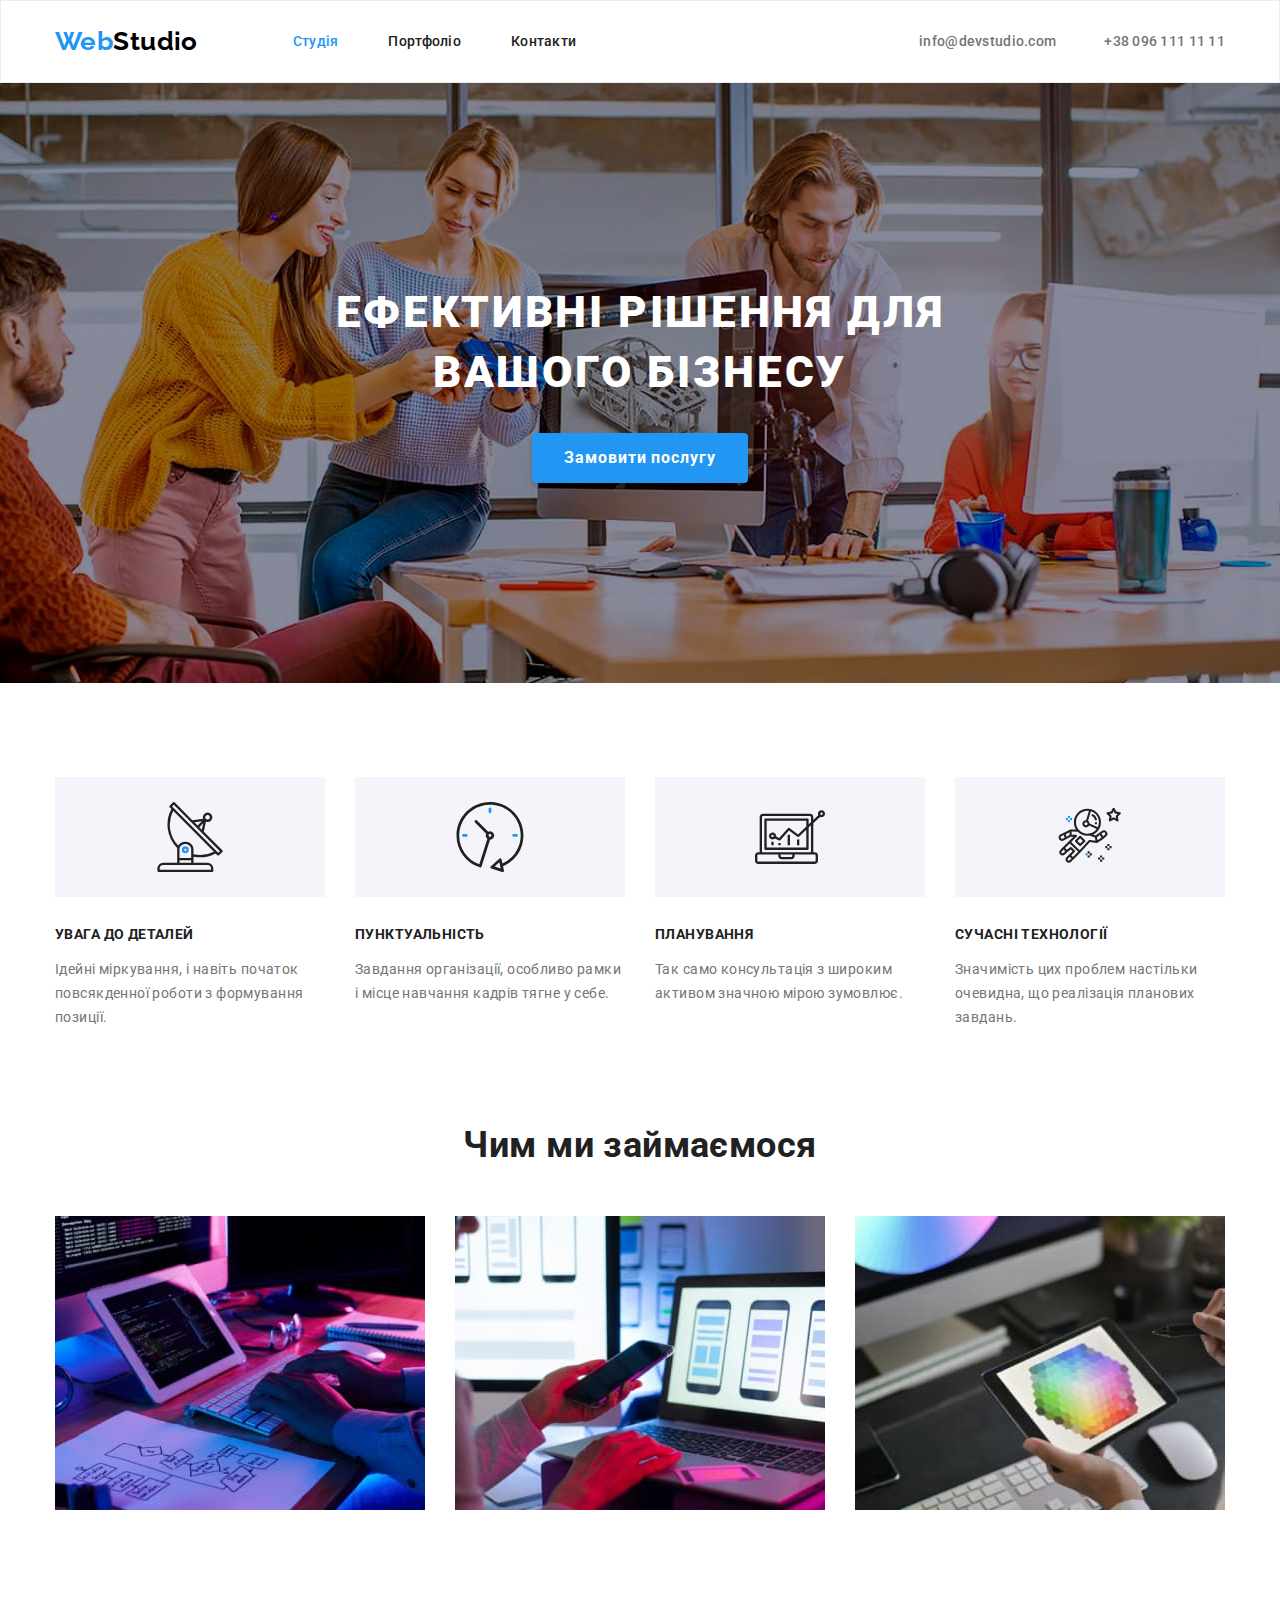
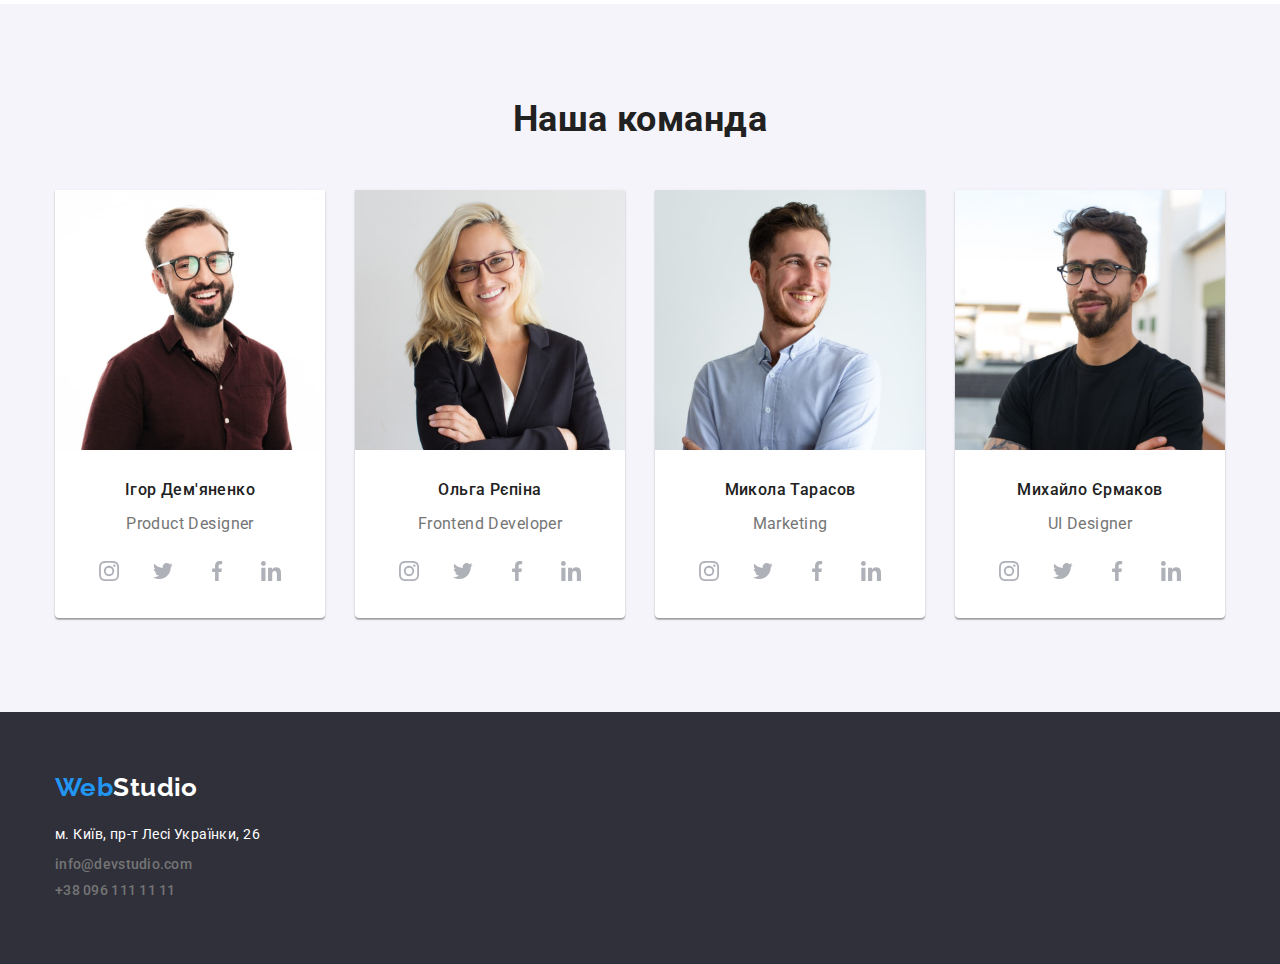
==== index.html @ c10797d1 "додаток соцмережі" ====
<!DOCTYPE html>
<html lang="ua">
<head>
    <meta charset="UTF-8">
    <meta http-equiv="X-UA-Compatible" content="IE=edge">
    <meta name="viewport" content="width=device-width, initial-scale=1.0">
    <title>WebStudio</title>
    <link rel="preconnect" href="https://fonts.googleapis.com">
    <link rel="preconnect" href="https://fonts.gstatic.com" crossorigin>
    <link href="https://fonts.googleapis.com/css2?family=Raleway:wght@700&family=Roboto:wght@400;500;700;900&display=swap" 
    rel="stylesheet">
    <link rel="stylesheet" href="https://cdn.jsdelivr.net/npm/modern-normalize@1.1.0/modern-normalize.min.css">
    <link rel="stylesheet" href="./css/styles.css">
</head>
<body>
    <!--Шапка сторінки-->
    <header class="page-header">
        <div class="header-container container page-header-container">
            <nav class="navigation">
                <a class="logo link " href="./index.html"><span class="accent">Web</span>Studio</a>
                <ul class="menu">
                    <li class="menu-item"><a class="menu-link link current" href="./index.html">Студія</a></li>
                    <li class="menu-item"><a class="menu-link link" href="./portfolio.html">Портфоліо</a></li>
                    <li class="menu-item"><a class="menu-link link" href="">Контакти</a></li>
                </ul>
            </nav>
            <ul class="menu-contact">
                <li>
                    <a class="contact-mail link" href="mailto:info@devstudio.com">info@devstudio.com</a>
                </li>
                <li>
                    <a class="contact-phone-number link" href="tel:+380961111111">+38 096 111 11 11</a>
                </li>
            </ul>
               
        </div>
        
    </header>
        
    
    
    <main>
        <section class="hero section">
            <div class="container">
                <h1 class="hero-title">ЕФЕКТИВНІ РІШЕННЯ ДЛЯ ВАШОГО БІЗНЕСУ</h1>
                <button class="modal-open-btn" type="button">Замовити послугу</button> 
            </div>
                
        </section> 
           
        
        <section class="work section">
            <div class="container">
                <h2 class="visually-hidden" hidden>Переваги</h2>
                <ul class="about-work">
                    <li class="about-work-title">
                        <div class="about-title-icon-fon">
                            <svg class="about-title-icon">
                                <use href="./images/icons.svg#icon-antenna"></use>
    
                            </svg>
                        </div>
                        
                        <h3 class="about-title">УВАГА ДО ДЕТАЛЕЙ</h3>
                        <p class="about-text">Ідейні міркування, і навіть початок повсякденної роботи з 
                            формування позиції.</p>
                    </li>
                    <li class="about-work-title">
                        <div class="about-title-icon-fon">
                            <svg class="about-title-icon">
                                <use href="./images/icons.svg#icon-clock"></use>
    
                            </svg>
                        </div>
                        <h3 class="about-title">ПУНКТУАЛЬНІСТЬ</h3>
                        <p class="about-text">Завдання організації, особливо рамки і місце 
                           навчання кадрів тягне у себе.</p>
                    </li>
                    <li class="about-work-title">
                        <div class="about-title-icon-fon">
                            <svg class="about-title-icon">
                                <use href="./images/icons.svg#icon-diagram"></use>
    
                            </svg>
                        </div>
                        <h3 class="about-title">ПЛАНУВАННЯ</h3>
                        <p class="about-text">Так само консультація з широким активом 
                            значною мірою зумовлює.</p>
                    </li>
                    <li class="about-work-title">
                        <div class="about-title-icon-fon">
                            <svg class="about-title-icon">
                                <use href="./images/icons.svg#icon-astronaut"></use>
    
                            </svg>
                        </div>
                        <h3 class="about-title">СУЧАСНІ ТЕХНОЛОГІЇ</h3>
                        <p class="about-text">Значимість цих проблем настільки очевидна, 
                           що реалізація планових завдань.</p>
                    </li>
                </ul>   
            </div>
            
        </section>
        
        <section class="section title-conteiner">  
            <div class="container">
                <h2 class="section-title">Чим ми займаємося</h2>
                <ul class="about-section-title">
                   <li class="image-picture">
                      <img class="image picture" src="./images/box-1.jpg" alt="Ноутбук" width="370" height="294">
                   </li>
                   <li class="image-picture">
                      <img class="image picture" src="./images/box-2.jpg" alt="Телефон" width="370" height="294">
                   </li>
                   <li class="image-picture">
                      <img class="image picture" src="./images/box-3.jpg" alt="Планшет" width="370" height="294"> 
                    </li>
                </ul>
            </div> 
            
        </section>    
    
                
        <section class="team section"> 
            <div class="container">
                <h2 class="section-title">Наша команда</h2>
                <ul class="team-title">
                    <li class="team-section-title">
                        <img class="image picture" src="./images/team-1.jpg" alt="Ігор Дем'яненко" width="270" height="260">
                        <h3 class="team-name">Ігор Дем'яненко</h3>
                        <p class="team-position">Product Designer</p>
                        <ul class="social-list">
                            <li class="social-list-item">
                                <a href="" class="social-list-link">
                                    <svg aria-label="іконка інстаграм" class="social-list-icon">
                                      <use href="./images/icons.svg#icon-instagram"></use>
                                    </svg>
                                </a>

                            </li>
                            <li>
                                <a href="" class="social-list-link">
                                    <svg aria-label="іконка твіттер" class="social-list-icon">
                                      <use href="./images/icons.svg#icon-twitter"></use>
                                    </svg>
                                </a>
                            </li>
                            <li>
                                <a href="" class="social-list-link">
                                    <svg aria-label="іконка феусбук" class="social-list-icon">
                                      <use href="./images/icons.svg#icon-facebook"></use>
                                    </svg>
                                </a>
                            </li>
                            <li>
                                <a href="" class="social-list-link">
                                    <svg aria-label="іконка лінкедин" class="social-list-icon">
                                      <use href="./images/icons.svg#icon-linkedin"></use>
                                    </svg>
                                </a>
                            </li>

                        </ul>
                    </li>
                    <li class="team-section-title">
                        <img class="image picture" src="./images/team-2.jpg" alt="Ольга Рєпіна" width="270" height="260">
                        <h3 class="team-name">Ольга Рєпіна</h3>
                        <p class="team-position">Frontend Developer</p>
                        <ul class="social-list">
                            <li class="social-list-item">
                                <a href="" class="social-list-link">
                                    <svg aria-label="іконка інстаграм" class="social-list-icon">
                                      <use href="./images/icons.svg#icon-instagram"></use>
                                    </svg>
                                </a>

                            </li>
                            <li>
                                <a href="" class="social-list-link">
                                    <svg aria-label="іконка твіттер" class="social-list-icon">
                                      <use href="./images/icons.svg#icon-twitter"></use>
                                    </svg>
                                </a>
                            </li>
                            <li>
                                <a href="" class="social-list-link">
                                    <svg aria-label="іконка феусбук" class="social-list-icon">
                                      <use href="./images/icons.svg#icon-facebook"></use>
                                    </svg>
                                </a>
                            </li>
                            <li>
                                <a href="" class="social-list-link">
                                    <svg aria-label="іконка лінкедин" class="social-list-icon">
                                      <use href="./images/icons.svg#icon-linkedin"></use>
                                    </svg>
                                </a>
                            </li>

                        </ul>
                    </li>
                    <li class="team-section-title">
                        <img class="image picture" src="./images/team-3.jpg" alt="Ольга Рєпіна" width="270" height="260">
                        <h3 class="team-name">Микола Тарасов</h3>
                        <p class="team-position">Marketing</p> 
                        <ul class="social-list">
                            <li class="social-list-item">
                                <a href="" class="social-list-link">
                                    <svg aria-label="іконка інстаграм" class="social-list-icon">
                                      <use href="./images/icons.svg#icon-instagram"></use>
                                    </svg>
                                </a>

                            </li>
                            <li>
                                <a href="" class="social-list-link">
                                    <svg aria-label="іконка твіттер" class="social-list-icon">
                                      <use href="./images/icons.svg#icon-twitter"></use>
                                    </svg>
                                </a>
                            </li>
                            <li>
                                <a href="" class="social-list-link">
                                    <svg aria-label="іконка феусбук" class="social-list-icon">
                                      <use href="./images/icons.svg#icon-facebook"></use>
                                    </svg>
                                </a>
                            </li>
                            <li>
                                <a href="" class="social-list-link">
                                    <svg aria-label="іконка лінкедин" class="social-list-icon">
                                      <use href="./images/icons.svg#icon-linkedin"></use>
                                    </svg>
                                </a>
                            </li>

                        </ul>
                    </li>
                    <li class="team-section-title">
                        <img class="image picture" src="./images/team-4.jpg" alt="Ольга Рєпіна" width="270" height="260">
                        <h3 class="team-name">Михайло Єрмаков</h3>
                        <p class="team-position">UI Designer</p> 
                        <ul class="social-list">
                            <li class="social-list-item">
                                <a href="" class="social-list-link">
                                    <svg aria-label="іконка інстаграм" class="social-list-icon">
                                      <use href="./images/icons.svg#icon-instagram"></use>
                                    </svg>
                                </a>

                            </li>
                            <li>
                                <a href="" class="social-list-link">
                                    <svg aria-label="іконка твіттер" class="social-list-icon">
                                      <use href="./images/icons.svg#icon-twitter"></use>
                                    </svg>
                                </a>
                            </li>
                            <li>
                                <a href="" class="social-list-link">
                                    <svg aria-label="іконка феусбук" class="social-list-icon">
                                      <use href="./images/icons.svg#icon-facebook"></use>
                                    </svg>
                                </a>
                            </li>
                            <li>
                                <a href="" class="social-list-link">
                                    <svg aria-label="іконка лінкедин" class="social-list-icon">
                                      <use href="./images/icons.svg#icon-linkedin"></use>
                                    </svg>
                                </a>
                            </li>

                        </ul> 
                    </li>
                </ul> 
            </div>
            
                    
                     
                
               
            
            

        </section>     
            
               
            
            
        
        
            
        
        
    </main>
    <!--Підвал Сторінки-->
    <footer class="footer-page footer-conteiner">
        <div class="container">
            <a class="logo link footer-logo" href="./index.html"><span class="accent">Web</span>Studio</a>
            <address class="address">
                <ul class="contact-link">
                    <li class="maps-contact-phone">
                        <a class="maps link" href="https://goo.gl/maps/CPtrU1FHBa2aNyZL9" target="_blank" rel="noopener noreferrer nofollow">м. Київ, пр-т Лесі Українки, 26</a> 
                    </li>
                    <li class="maps-contact-phone">
                        <a class="contact-mail link" href="mailto:info@devstudio.com">info@devstudio.com</a>
                    </li>
                    <li class="maps-contact-phone">
                        <a class="contact-phone-number link" href="tel:+380961111111">+38 096 111 11 11</a>
                    </li>
                </ul>
            </address>  
        </div>
        
    </footer>
        
    
    

</body>
</html>
---- css/styles.css ----
:root {
  --primary-font: 'Roboto', sans-serif;
  --secondary-font: 'Raleway', sans-serif;
  --primary-text-color: #FFFFFF;
  --secondary-text-color: #212121;
  --primary-text-color-theme-light: #757575;
  --secondary-text-color-theme-light: #2196F3;
  --accent-color: #2F303A;
  --night-color:  #000;
  --main-color: #F5F5F5;
  --third-color: #F5F4FA;
  --icon-color: #AFB1B8;
}

h1,
h2,
h3,
p {
  margin-top: 0;
  margin-bottom: 0;
}

ul,
ol {
  margin-top: 0;
  margin-bottom: 0;
  padding-left: 0;
}

.container {
  width: 1200px;
  margin-left: auto;
  margin-right: auto;
  padding-right: 15px;
  padding-left: 15px;
}




body {
  font-family: var(--primary-font);
  font-size: 14px;
  letter-spacing: 0.03em;
  color: var(--secondary-text-color);
  background-color: var(--primary-text-color);
}


.section {
  padding-top: 94px;
  padding-bottom: 94px;
}

.picture {
  display: block;
}

.link {
   text-decoration: none;  
}
ul {
    list-style: none;
}

.logo {
  margin-right: 95px;
  font-family: var(--secondary-font);
  font-weight: 700;
  font-size: 26px;
  line-height: 1.19;
  color: var(--night-color);
}

.header-container {
  background-color: var(--primary-text-color);
 }

 .page-header {
  padding: 25px 0;
  border: 1px solid #ECECEC;
 }

.page-header-container {
  display: flex;
  align-items: center;
  justify-content: space-between; 
}




.navigation {
  display: flex;
  align-items: center;
}

.menu {
  display: flex;
  align-items: center;
}

.menu-contact {
  display: flex;
  align-items: center;
  }



.accent {
  color: var(--secondary-text-color-theme-light);
}



.menu-item:not(:last-child) {
  margin-right: 50px;
}

.menu-link {
font-family:  var(--primary-font);
font-weight: 500;
line-height: 1.14;
letter-spacing: 0.02em;
color: var(--secondary-text-color);
}

.menu-link:hover,
.menu-link:focus {
  color: var(--secondary-text-color-theme-light);
}

.current {
  color: var(--secondary-text-color-theme-light);
}

.button.active {
background-color: var(--secondary-text-color-theme-light);
color: var(--primary-text-color);
}

.contact-mail,
.contact-phone-number {
font-family: var(--primary-font);
font-weight: 500;
line-height: 1.14;
letter-spacing: 0.02em;
color: var(--primary-text-color-theme-light);
}



.contact-mail:hover,
.contact-mail:focus,
.contact-phone-number:hover,
.contact-phone-number:focus {
color: var(--secondary-text-color-theme-light);
}

.contact-mail {
  margin-left: auto;
  margin-right: 48px;
}




.hero {
  max-width: 1600px;
  height: 600px;
  margin-left: auto;
  margin-right: auto;
  background-color: #C4C4C4;
  /* background-image: linear-gradient(
    rgba(47, 48, 58, 0.4)
    ),
  url('../images/header.jpg'); */
  background-image: url(../images/header.jpg);
  background-repeat: no-repeat;
  background-position: center;
  background-size: cover;
  text-align: center;
  padding-top: 200px;
  padding-bottom: 200px;
}




.hero-title {
width: 696px;
margin-left: auto;
margin-right: auto;
text-align: center;
font-family: var(--primary-font);
font-weight: 900;
font-size: 44px;
line-height:1.36;
letter-spacing: 0.06em;
text-transform: uppercase;
color: var(--primary-text-color);
}

.modal-open-btn:focus,
.modal-open-btn {
cursor: pointer;
font-family: var(--primary-font);
font-weight: 700;
font-size: 16px;
line-height: 1.88;
display: flex;
align-items: center;
text-align: center;
letter-spacing: 0.06em;
color: var(--primary-text-color);
background: var(--secondary-text-color-theme-light);
box-shadow: 0px 4px 4px rgba(0, 0, 0, 0.15);
border-radius: 4px;
margin: auto;
margin-top: 30px;
border: none;
padding: 10px 32px;
}

.modal-open-btn {
  border: none
  width: 216px;
  height: 50px;
}

.about-title-icon {
  width: 70px;
  height: 70px; 
  fill: var(--secondary-text-color);
  margin: 25px 100px;
}

.about-title-icon-fon {
  width: 270px;
  height: 120px;
  margin-bottom: 30px;
}

.about-title-icon-fon {
  background-color: var(--third-color);
}

.visually-hidden {
  position: absolute;
  width: 1px;
  height: 1px;
  margin: -1px;
  border: 0;
  padding: 0;
  
  white-space: nowrap;
  clip-path: inset(100%);
  clip: rect(0 0 0 0);
  overflow: hidden;
}

.about-work {
  display: flex;
}

.about-work-title:not(:last-child) {
  margin-right: 30px;
}

.about-work-title {
  width: 270px;
}



.about-title {
margin-bottom: 15px;
line-height: 1.14;
text-transform: uppercase;
font-size: 14px;
}

.about-text {
line-height: 1.71;
color: var(--primary-text-color-theme-light);
}

.title-conteiner {
 padding-top: 0px;
}

.about-section-title {
  display: flex;
  align-items: center;
}



.team-title {
  display: flex;
  align-items: center;
}



.image-picture:not(:last-child) {
  margin-right: 30px;
} 

.team-section-title:not(:last-child) {
  margin-right: 30px;
} 

.team-section-title {
  background-color: var(--primary-text-color);
  width: 270px;
  height: 428px;
  box-shadow: 0px 1px 3px rgba(0, 0, 0, 0.12), 0px 1px 1px rgba(0, 0, 0, 0.14), 0px 2px 1px rgba(0, 0, 0, 0.2);
  border-radius: 0px 0px 4px 4px;
}






.section-title {
margin-bottom: 50px;
font-size: 36px;
line-height: 1.17;
text-align: center;
}

.team {
  background-color: var(--third-color);
}


.social-list-icon {
  width: 20px;
  height: 20px;
  fill: var(--icon-color);
}

.social-list {
  display: flex;
  justify-content: center;
  column-gap: 10px;
}

.social-list-link {
  display: flex;
  align-items: center;
  justify-content: center;
  width: 44px;
  height: 44px;
  border-radius: 50%;
  background-color: var(--primary-text-color);
}

.social-list-link:hover,
.social-list-link:focus {
  background-color: var(--secondary-text-color-theme-light);
}

.social-list-link:hover .social-list-icon,
.social-list-link:focus .social-list-icon {
  fill: var(--primary-text-color);
}


.team-name {
padding-top: 30px;
margin-bottom: 15px;
font-weight: 500;
font-size: 16px;
line-height: 1.19;
text-align: center;
}

.team-position {
/* padding-bottom: 30px; */
font-size: 16px;
line-height: 1.19;
text-align: center;
color: var(--primary-text-color-theme-light);
margin-bottom: 16px;
}




.footer-page {
  background-color: var(--accent-color);
  padding-top: 60px;
  padding-bottom: 60px;
}

.address {
  font-style: normal;
}




.footer-logo {
  color: var(--primary-text-color);
  margin-bottom: 20px;
  margin-right: 0;
  display: block;
}



.footer-conteiner {
  background-color: var(--accent-color);
  height: 252px;
  padding-bottom: 60px;
}



.maps {
font-weight: 400;
line-height: 1.71;
color: var(--primary-text-color);
}

.maps-contact-phone:not(:last-child) {
  margin-bottom: 9px;
}




.btn {
cursor: pointer;
font-family: var(--primary-font);
font-weight: 500;
font-size: 16px;
line-height: 1.6;
text-align: center;
border: none;
padding: 6px 22px;
border-radius: 4px;
}

.btn:focus,
.btn:hover {
  color: var(--primary-text-color);
  background-color: var(--secondary-text-color-theme-light);
}

.btn-button {
  display: flex;
  justify-content: center;
  margin-bottom: 50px;
}

  
.text-container {
  background-color: var(--primary-text-color);
  border: 1px solid #EEEEEE;
  width: calc((100% - 60px) / 3);
}

.text-project-title {
 padding: 24px;
}




.section-main-container {
  padding-left: auto;
  padding-right: auto;
}

.btn-active:not(:last-child) {
  margin-right: 10px;
}

.project-list {
  display: flex;
  flex-wrap: wrap;
  gap: 30px;
}

.text-container:hover {
  cursor: pointer;
  box-shadow: 0px 4px 4px rgba(0, 0, 0, 0.25);
}





.active {
  background-color: var(--secondary-text-color-theme-light);
  color: var(--primary-text-color);
}

.project-title {
font-size: 18px;
line-height: 2;
letter-spacing: 0.06em;
margin-bottom: 4px;
}

/* .text-container {
  margin: 15px;
} */

.tagline {
font-size: 16px;
line-height: 1.88;
color: var(--primary-text-color-theme-light);
}
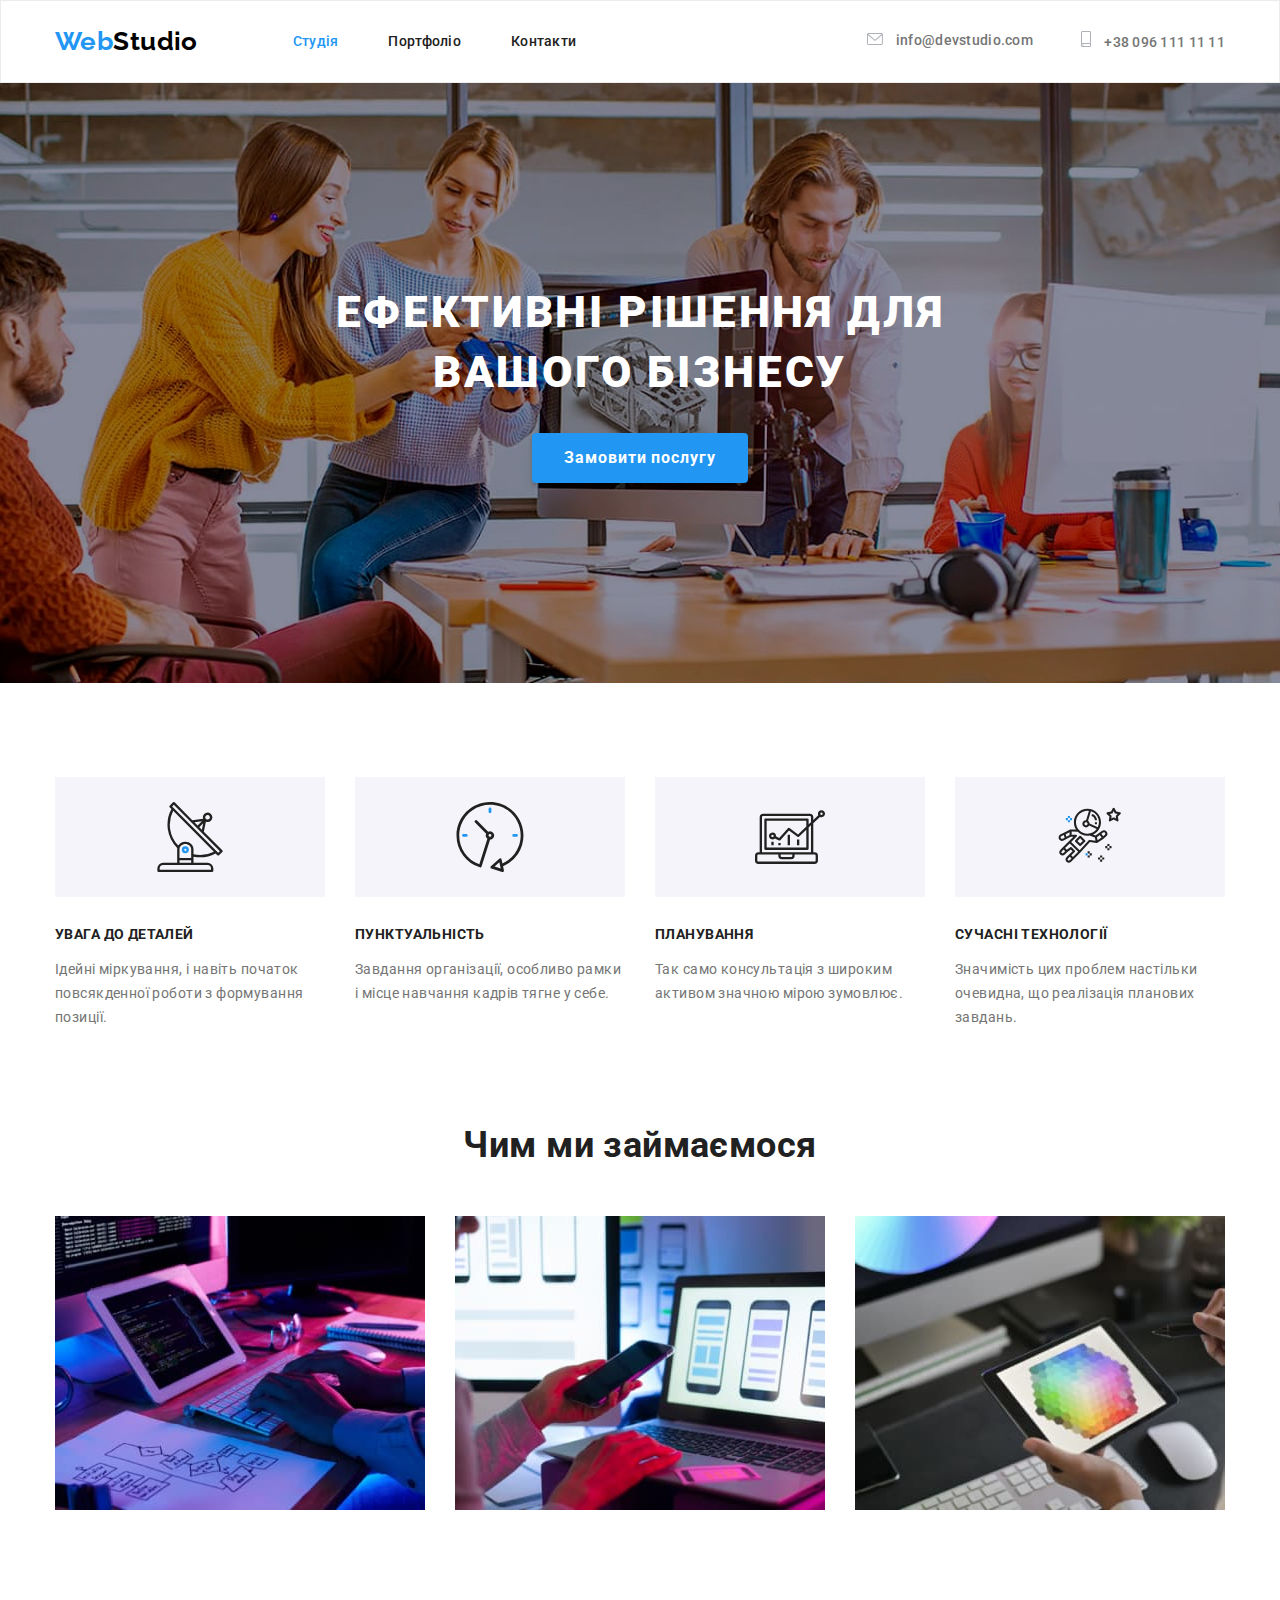
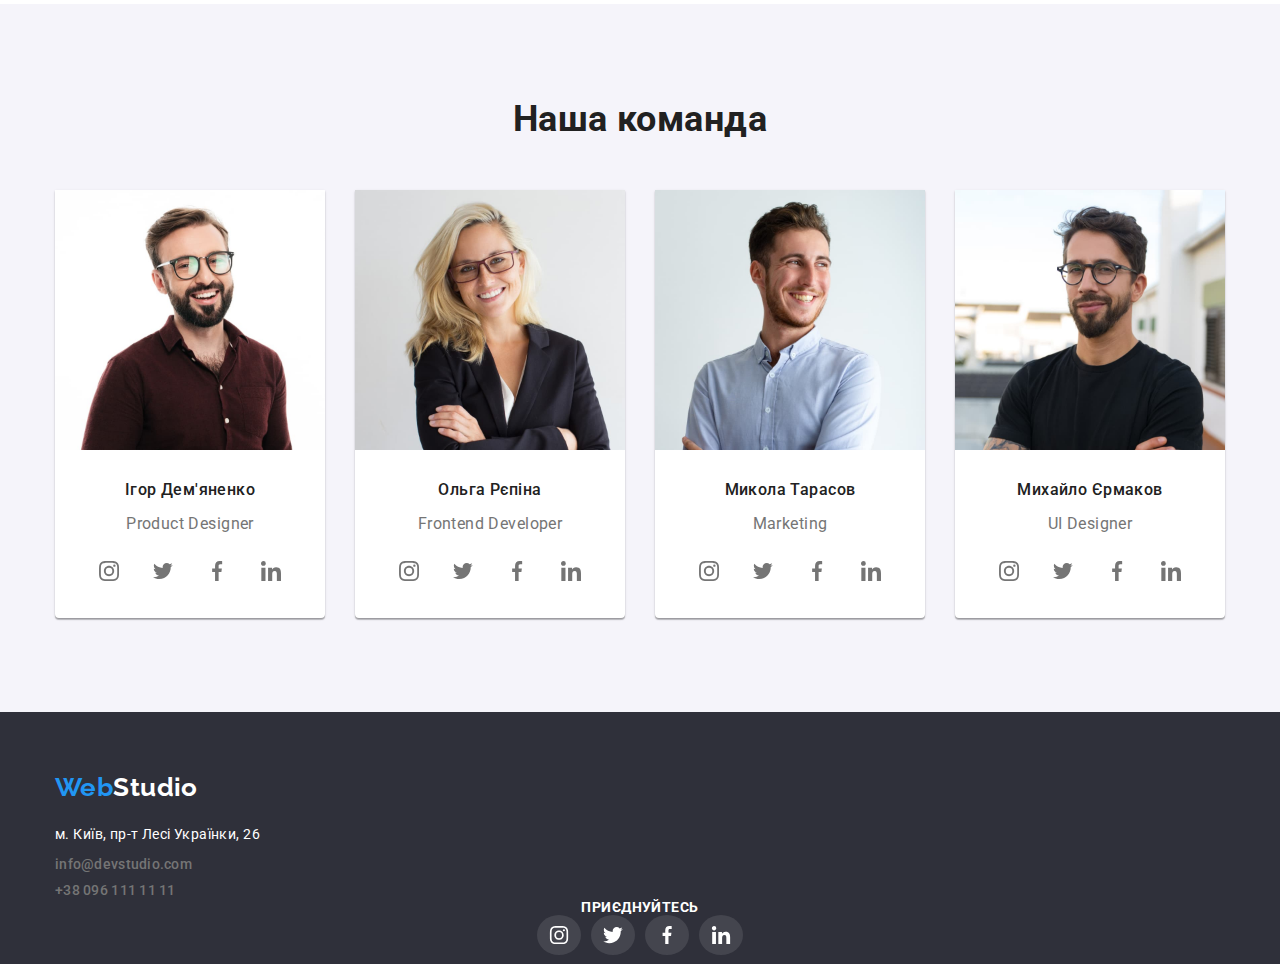
==== commit 8375ec52: "підвал-соц.мережі" ====
--- a/index.html
+++ b/index.html
@@ -25,11 +25,26 @@
                 </ul>
             </nav>
             <ul class="menu-contact">
-                <li>
-                    <a class="contact-mail link" href="mailto:info@devstudio.com">info@devstudio.com</a>
-                </li>
-                <li>
-                    <a class="contact-phone-number link" href="tel:+380961111111">+38 096 111 11 11</a>
+                <li class="contact-maill-menu"> 
+                    
+                    <a class="contact-maill link" href="mailto:info@devstudio.com">
+                    <svg class="envelope-maill">
+                        <use href="./images/icons.svg#icon-envelope"></use>
+                    </svg>
+                    info@devstudio.com</a>
+                </li>
+                    
+                
+               
+                <li class="contact-maill-menu"> 
+                    
+                    <a class="contact-phone-number link" href="tel:+380961111111">
+                        <svg class="envelope-phone">
+                        <use href="./images/icons.svg#icon-smartphone">
+
+                        </use>
+                    </svg>
+                    +38 096 111 11 11</a>
                 </li>
             </ul>
                
@@ -305,7 +320,7 @@
                         <a class="maps link" href="https://goo.gl/maps/CPtrU1FHBa2aNyZL9" target="_blank" rel="noopener noreferrer nofollow">м. Київ, пр-т Лесі Українки, 26</a> 
                     </li>
                     <li class="maps-contact-phone">
-                        <a class="contact-mail link" href="mailto:info@devstudio.com">info@devstudio.com</a>
+                        <a class="contact-maill link" href="mailto:info@devstudio.com">info@devstudio.com</a>
                     </li>
                     <li class="maps-contact-phone">
                         <a class="contact-phone-number link" href="tel:+380961111111">+38 096 111 11 11</a>
@@ -313,6 +328,40 @@
                 </ul>
             </address>  
         </div>
+        <div class="footer-sociale-list">
+            <h2 class="footer-sociale">ПРИЄДНУЙТЕСЬ</h2>
+            <ul class="social-list-footer">
+                <li>
+                    <a href="" class="social-list-link-footer">
+                        <svg aria-label="іконка інстаграм" class="social-list-icon-footer">
+                          <use href="./images/icons.svg#icon-instagram"></use>
+                        </svg>
+                    </a> 
+                </li>
+                <li>
+                    <a href="" class="social-list-link-footer">
+                        <svg aria-label="іконка твіттер" class="social-list-icon-footer">
+                          <use href="./images/icons.svg#icon-twitter"></use>
+                        </svg>
+                    </a>
+                </li>
+                <li>
+                    <a href="" class="social-list-link-footer">
+                        <svg aria-label="іконка феусбук" class="social-list-icon-footer">
+                          <use href="./images/icons.svg#icon-facebook"></use>
+                        </svg>
+                    </a>
+                </li>
+                <li>
+                    <a href="" class="social-list-link-footer">
+                        <svg aria-label="іконка лінкедин" class="social-list-icon-footer">
+                          <use href="./images/icons.svg#icon-linkedin"></use>
+                        </svg>
+                    </a>
+                </li>
+
+            </ul>
+        </div>
         
     </footer>
         
--- a/css/styles.css
+++ b/css/styles.css
@@ -87,13 +87,36 @@
   justify-content: space-between; 
 }
 
-
+.envelope-maill {
+  width: 16px;
+  height: 12px;
+  fill: var(--icon-color); 
+  margin-right: 10px;
+}
+
+
+
+
+
+.envelope-phone {
+  width: 10px;
+  height: 16px;
+  fill: var(--icon-color); 
+  margin-right: 10px;
+}
+
+.contact-maill-menu {
+  display: flex; 
+  justify-content: center; 
+  align-items: center; 
+}
 
 
 .navigation {
   display: flex;
   align-items: center;
 }
+
 
 .menu {
   display: flex;
@@ -139,7 +162,7 @@
 color: var(--primary-text-color);
 }
 
-.contact-mail,
+.contact-maill,
 .contact-phone-number {
 font-family: var(--primary-font);
 font-weight: 500;
@@ -150,14 +173,15 @@
 
 
 
-.contact-mail:hover,
-.contact-mail:focus,
+.contact-maill:hover,
+.contact-maill:focus,
 .contact-phone-number:hover,
 .contact-phone-number:focus {
 color: var(--secondary-text-color-theme-light);
-}
-
-.contact-mail {
+fill: var(--secondary-text-color-theme-light);
+}
+
+.contact-maill {
   margin-left: auto;
   margin-right: 48px;
 }
@@ -339,7 +363,7 @@
 .social-list-icon {
   width: 20px;
   height: 20px;
-  fill: var(--icon-color);
+  fill: var(--primary-text-color-theme-light)
 }
 
 .social-list {
@@ -430,8 +454,55 @@
   margin-bottom: 9px;
 }
 
-
-
+.footer-sociale-list {
+  align-items: baseline;
+}
+
+.footer-sociale {
+  display: flex;
+  align-items: center;
+  justify-content: center;
+  color: var(--primary-text-color); 
+  font-family: 'Roboto';
+  font-style: normal;
+  font-weight: 700;
+  font-size: 14px;
+  line-height: 16px;
+  letter-spacing: 0.03em;
+  text-transform: uppercase;
+}
+
+.social-list-icon-footer {
+  width: 20px;
+  height: 18.25px;
+  fill: var(--primary-text-color) 
+}
+
+.social-list-footer {
+  display: flex;
+  justify-content: center;
+  column-gap: 10px;
+}
+
+.social-list-link-footer {
+  display: flex;
+  align-items: center;
+  justify-content: center;
+  width: 44px;
+  height: 40px;
+  border-radius: 50%;
+  background-color: rgba(255, 255, 255, 0.1);
+}
+
+.social-list-link-footer:hover,
+.social-list-link-footer:focus {
+  background-color: var(--secondary-text-color-theme-light);
+}
+
+.social-list-link-footer:hover .social-list-icon-footer,
+.social-list-link-footer:focus .social-list-icon-footer {
+  fill: var(--primary-text-color);
+}
 
 .btn {
 cursor: pointer;
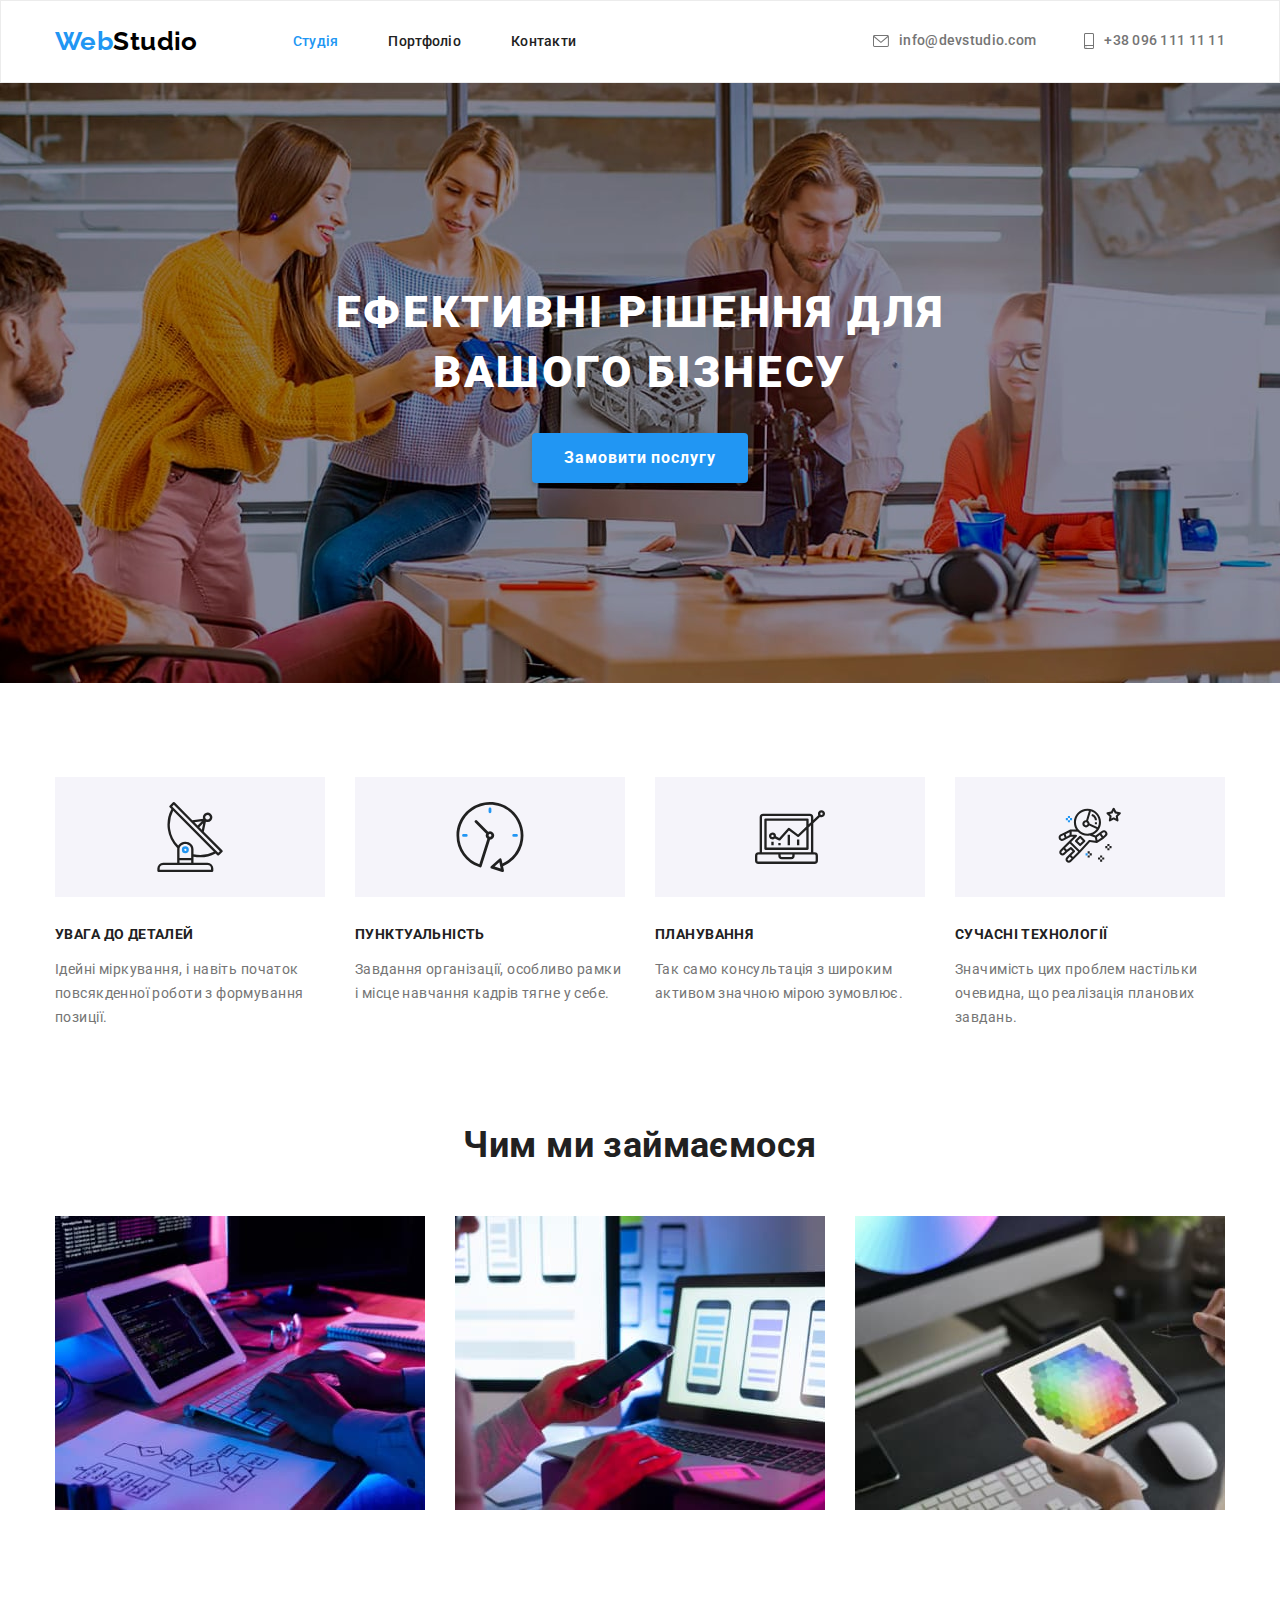
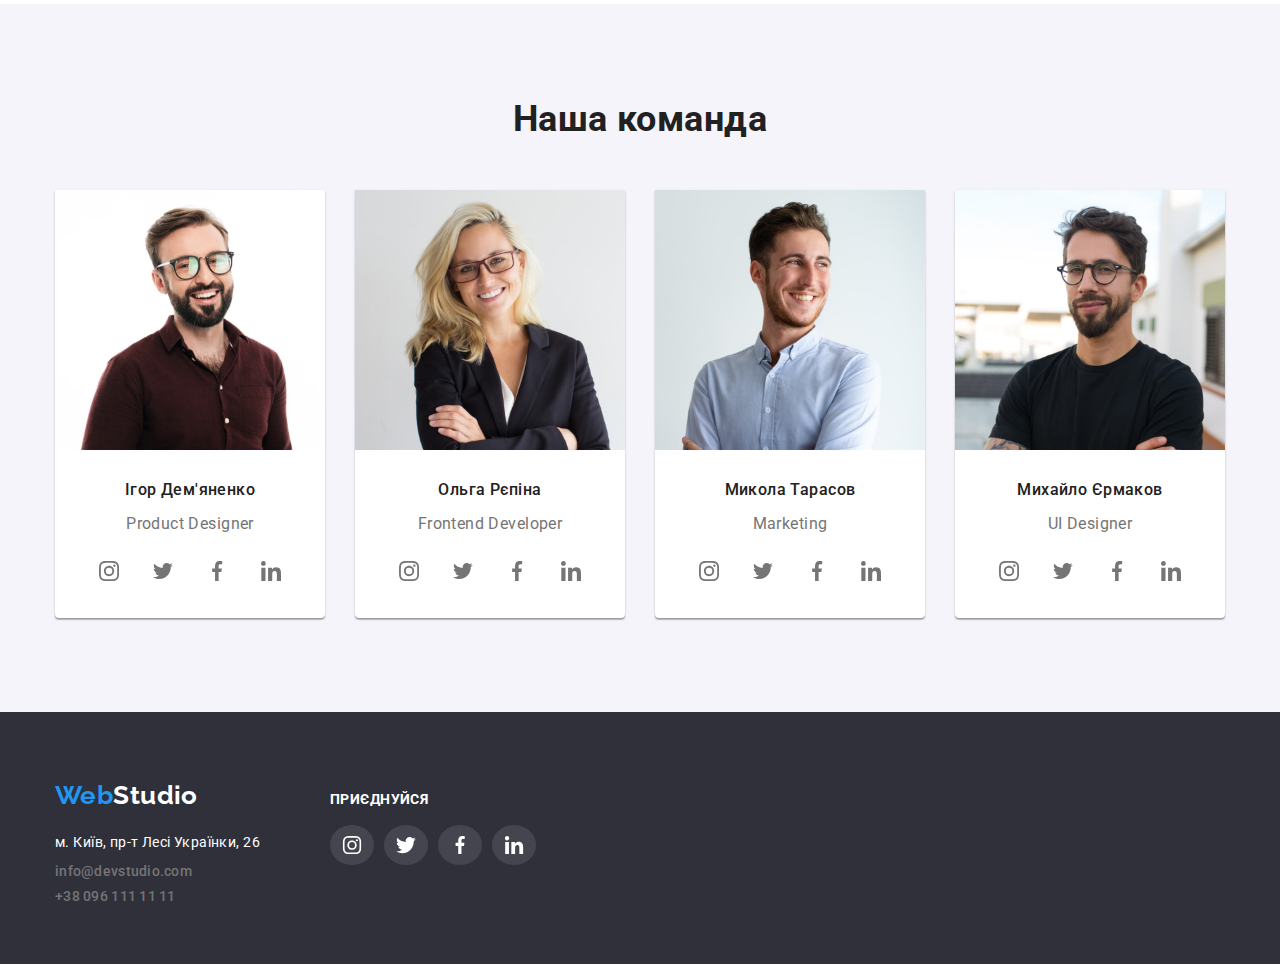
==== commit 5dc33bf8: "доопрацювання шапка-футер" ====
--- a/index.html
+++ b/index.html
@@ -17,7 +17,7 @@
     <header class="page-header">
         <div class="header-container container page-header-container">
             <nav class="navigation">
-                <a class="logo link " href="./index.html"><span class="accent">Web</span>Studio</a>
+                <a class="logo link" href="./index.html"><span class="accent">Web</span>Studio</a>
                 <ul class="menu">
                     <li class="menu-item"><a class="menu-link link current" href="./index.html">Студія</a></li>
                     <li class="menu-item"><a class="menu-link link" href="./portfolio.html">Портфоліо</a></li>
@@ -57,7 +57,7 @@
     <main>
         <section class="hero section">
             <div class="container">
-                <h1 class="hero-title">ЕФЕКТИВНІ РІШЕННЯ ДЛЯ ВАШОГО БІЗНЕСУ</h1>
+                <h1 class="hero-title">Ефективні рішення для вашого бізнесу</h1>
                 <button class="modal-open-btn" type="button">Замовити послугу</button> 
             </div>
                 
@@ -76,7 +76,7 @@
                             </svg>
                         </div>
                         
-                        <h3 class="about-title">УВАГА ДО ДЕТАЛЕЙ</h3>
+                        <h3 class="about-title">Увага до деталей</h3>
                         <p class="about-text">Ідейні міркування, і навіть початок повсякденної роботи з 
                             формування позиції.</p>
                     </li>
@@ -87,7 +87,7 @@
     
                             </svg>
                         </div>
-                        <h3 class="about-title">ПУНКТУАЛЬНІСТЬ</h3>
+                        <h3 class="about-title">Пунктуальність</h3>
                         <p class="about-text">Завдання організації, особливо рамки і місце 
                            навчання кадрів тягне у себе.</p>
                     </li>
@@ -98,7 +98,7 @@
     
                             </svg>
                         </div>
-                        <h3 class="about-title">ПЛАНУВАННЯ</h3>
+                        <h3 class="about-title">Планування</h3>
                         <p class="about-text">Так само консультація з широким активом 
                             значною мірою зумовлює.</p>
                     </li>
@@ -109,7 +109,7 @@
     
                             </svg>
                         </div>
-                        <h3 class="about-title">СУЧАСНІ ТЕХНОЛОГІЇ</h3>
+                        <h3 class="about-title">Сучасні технології</h3>
                         <p class="about-text">Значимість цих проблем настільки очевидна, 
                            що реалізація планових завдань.</p>
                     </li>
@@ -311,57 +311,62 @@
         
     </main>
     <!--Підвал Сторінки-->
-    <footer class="footer-page footer-conteiner">
-        <div class="container">
-            <a class="logo link footer-logo" href="./index.html"><span class="accent">Web</span>Studio</a>
-            <address class="address">
-                <ul class="contact-link">
-                    <li class="maps-contact-phone">
-                        <a class="maps link" href="https://goo.gl/maps/CPtrU1FHBa2aNyZL9" target="_blank" rel="noopener noreferrer nofollow">м. Київ, пр-т Лесі Українки, 26</a> 
-                    </li>
-                    <li class="maps-contact-phone">
-                        <a class="contact-maill link" href="mailto:info@devstudio.com">info@devstudio.com</a>
-                    </li>
-                    <li class="maps-contact-phone">
-                        <a class="contact-phone-number link" href="tel:+380961111111">+38 096 111 11 11</a>
-                    </li>
-                </ul>
-            </address>  
+    <footer class="footer-conteiner footer-page">
+        <div class="container footer-box ">
+            <div class="footer-page-box">
+                <a class="logo link footer-logo" href="./index.html"><span class="accent">Web</span>Studio</a>
+                <address class="address">
+                    <ul class="contact-link">
+                        <li class="maps-contact-phone">
+                            <a class="maps link" href="https://goo.gl/maps/CPtrU1FHBa2aNyZL9" target="_blank" rel="noopener noreferrer nofollow">м. Київ, пр-т Лесі Українки, 26</a> 
+                        </li>
+                        <li class="maps-contact-phone">
+                            <a class="contact-maill link" href="mailto:info@devstudio.com">info@devstudio.com</a>
+                        </li>
+                        <li class="maps-contact-phone">
+                            <a class="contact-phone-number link" href="tel:+380961111111">+38 096 111 11 11</a>
+                        </li>
+                    </ul>
+                </address>  
+            </div>
+            <div class="footer-sociale-page-box">
+                <div class="footer-sociale-list">
+                    <p class="footer-sociale">Приєднуйся</p>
+                    <ul class="social-list-footer">
+                        <li>
+                            <a href="" class="social-list-link-footer">
+                                <svg aria-label="іконка інстаграм" class="social-list-icon-footer">
+                                  <use href="./images/icons.svg#icon-instagram"></use>
+                                </svg>
+                            </a> 
+                        </li>
+                        <li>
+                            <a href="" class="social-list-link-footer">
+                                <svg aria-label="іконка твіттер" class="social-list-icon-footer">
+                                  <use href="./images/icons.svg#icon-twitter"></use>
+                                </svg>
+                            </a>
+                        </li>
+                        <li>
+                            <a href="" class="social-list-link-footer">
+                                <svg aria-label="іконка феусбук" class="social-list-icon-footer">
+                                  <use href="./images/icons.svg#icon-facebook"></use>
+                                </svg>
+                            </a>
+                        </li>
+                        <li>
+                            <a href="" class="social-list-link-footer">
+                                <svg aria-label="іконка лінкедин" class="social-list-icon-footer">
+                                  <use href="./images/icons.svg#icon-linkedin"></use>
+                                </svg>
+                            </a>
+                        </li>
+        
+                    </ul>
+                </div>
+            </div>
         </div>
-        <div class="footer-sociale-list">
-            <h2 class="footer-sociale">ПРИЄДНУЙТЕСЬ</h2>
-            <ul class="social-list-footer">
-                <li>
-                    <a href="" class="social-list-link-footer">
-                        <svg aria-label="іконка інстаграм" class="social-list-icon-footer">
-                          <use href="./images/icons.svg#icon-instagram"></use>
-                        </svg>
-                    </a> 
-                </li>
-                <li>
-                    <a href="" class="social-list-link-footer">
-                        <svg aria-label="іконка твіттер" class="social-list-icon-footer">
-                          <use href="./images/icons.svg#icon-twitter"></use>
-                        </svg>
-                    </a>
-                </li>
-                <li>
-                    <a href="" class="social-list-link-footer">
-                        <svg aria-label="іконка феусбук" class="social-list-icon-footer">
-                          <use href="./images/icons.svg#icon-facebook"></use>
-                        </svg>
-                    </a>
-                </li>
-                <li>
-                    <a href="" class="social-list-link-footer">
-                        <svg aria-label="іконка лінкедин" class="social-list-icon-footer">
-                          <use href="./images/icons.svg#icon-linkedin"></use>
-                        </svg>
-                    </a>
-                </li>
-
-            </ul>
-        </div>
+        
         
     </footer>
         
--- a/css/styles.css
+++ b/css/styles.css
@@ -76,7 +76,7 @@
   background-color: var(--primary-text-color);
  }
 
- .page-header {
+.page-header {
   padding: 25px 0;
   border: 1px solid #ECECEC;
  }
@@ -90,7 +90,6 @@
 .envelope-maill {
   width: 16px;
   height: 12px;
-  fill: var(--icon-color); 
   margin-right: 10px;
 }
 
@@ -101,7 +100,6 @@
 .envelope-phone {
   width: 10px;
   height: 16px;
-  fill: var(--icon-color); 
   margin-right: 10px;
 }
 
@@ -169,6 +167,9 @@
 line-height: 1.14;
 letter-spacing: 0.02em;
 color: var(--primary-text-color-theme-light);
+fill: currentColor;
+display: flex;
+align-items: center;
 }
 
 
@@ -411,13 +412,28 @@
 margin-bottom: 16px;
 }
 
-
+.footer-box {
+  display: flex;
+  align-items: baseline;
+}
 
 
 .footer-page {
   background-color: var(--accent-color);
+}
+
+.footer-page-box {
   padding-top: 60px;
   padding-bottom: 60px;
+} 
+
+.footer-sociale-page-box {
+  border: ;
+}
+
+.footer-sociale-list {
+  padding-top: 79px;
+  padding-bottom: 100px;
 }
 
 .address {
@@ -455,13 +471,12 @@
 }
 
 .footer-sociale-list {
-  align-items: baseline;
-}
+  margin-left: 70px;
+}
+
+
 
 .footer-sociale {
-  display: flex;
-  align-items: center;
-  justify-content: center;
   color: var(--primary-text-color); 
   font-family: 'Roboto';
   font-style: normal;
@@ -469,13 +484,17 @@
   font-size: 14px;
   line-height: 16px;
   letter-spacing: 0.03em;
+  margin-bottom: 18.25px;
   text-transform: uppercase;
-}
+  display: block;
+}
+
+
 
 .social-list-icon-footer {
   width: 20px;
   height: 18.25px;
-  fill: var(--primary-text-color) 
+  fill: var(--primary-text-color);
 }
 
 .social-list-footer {
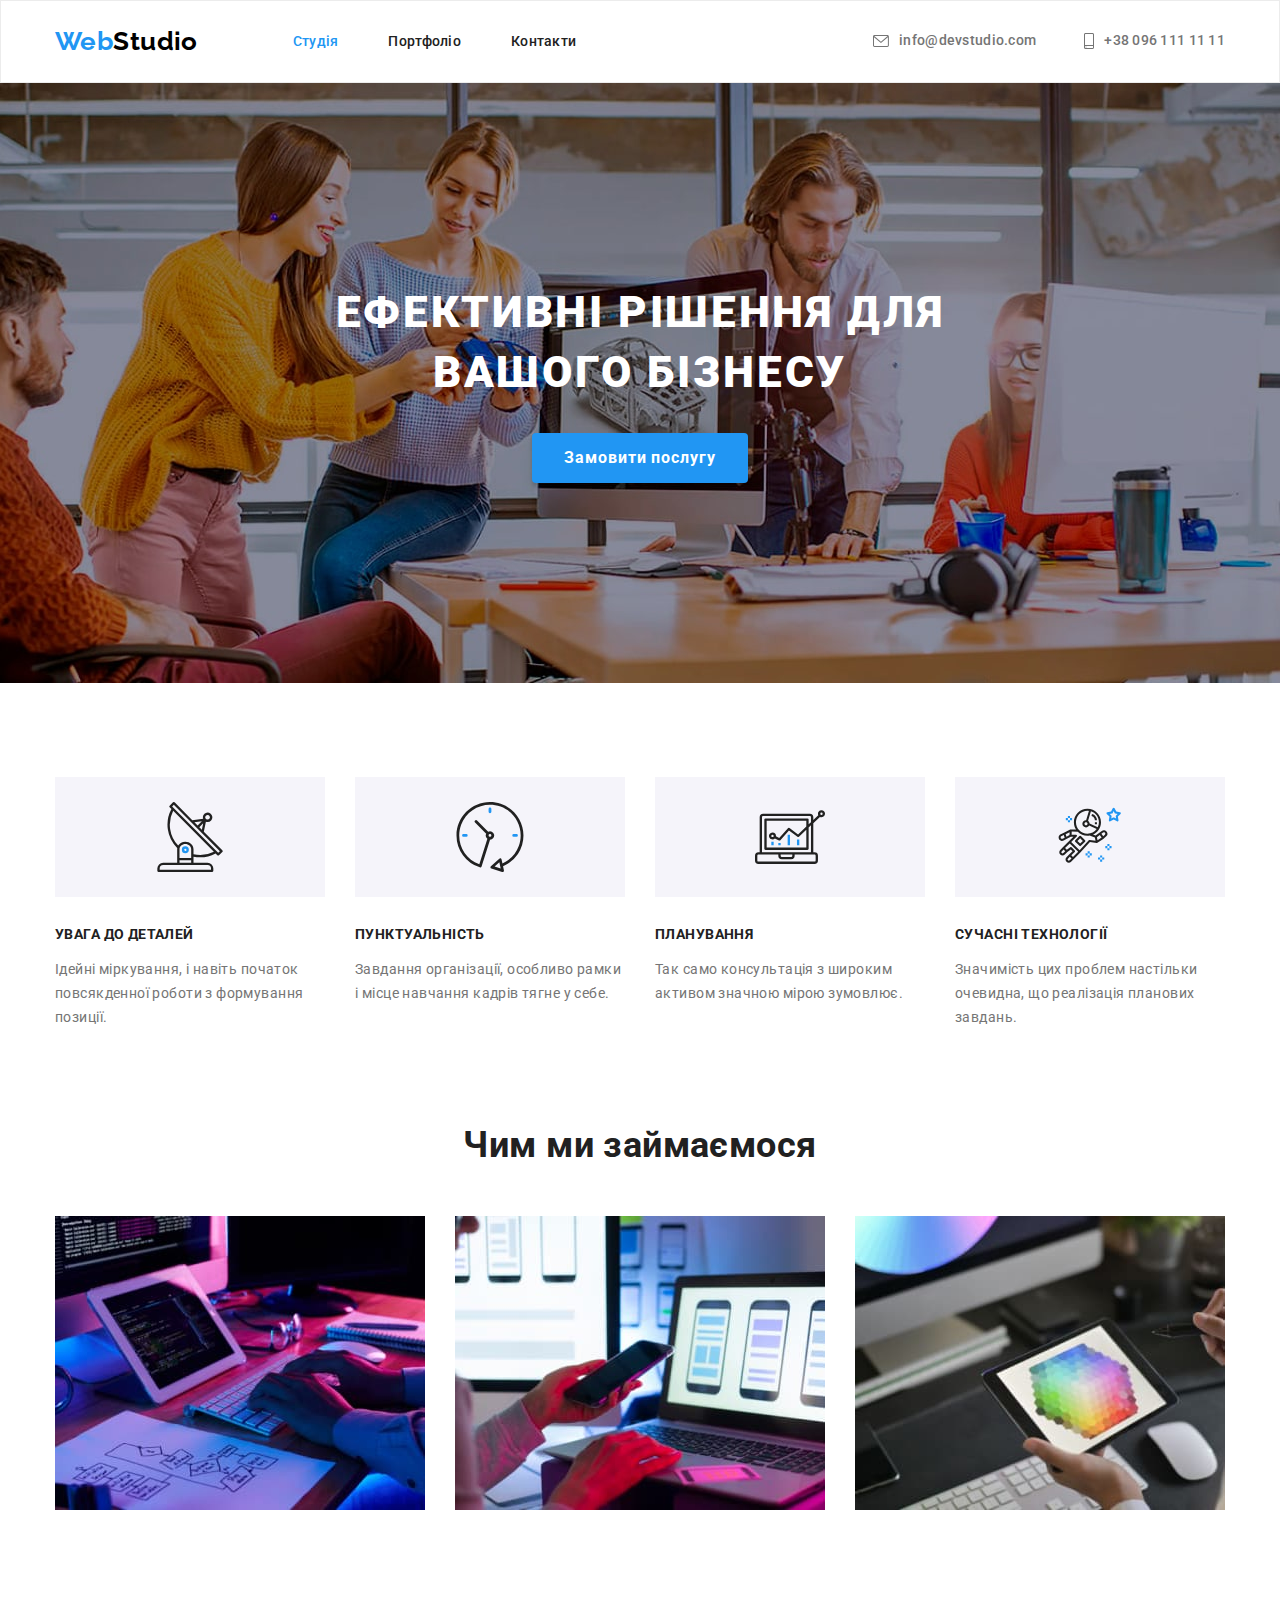
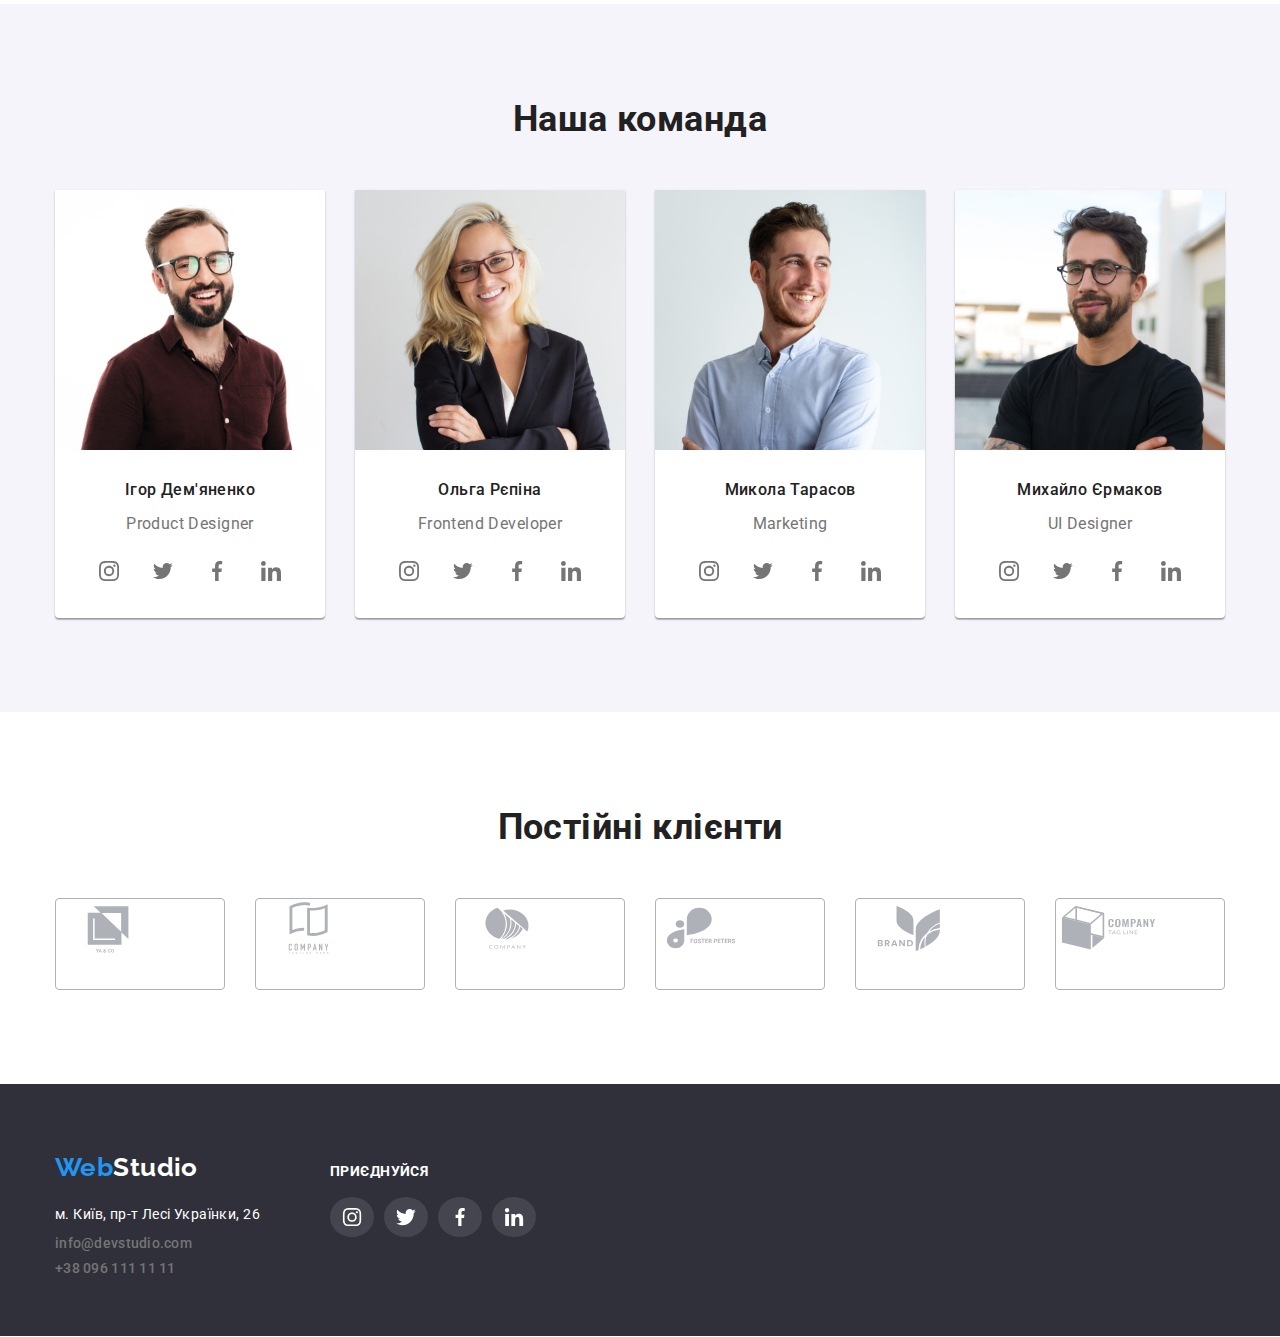
==== commit c929b167: "Додаток: Постійні клієнти" ====
--- a/index.html
+++ b/index.html
@@ -292,14 +292,56 @@
                 </ul> 
             </div>
             
-                    
-                     
-                
-               
-            
-            
-
         </section>     
+        <section class="section">
+            <div class="container">
+                <h2 class="section-title">Постійні клієнти</h2>
+                <ul class="clients-box">
+                    <li class="clients">
+                        <a href="" class="clients-icon-box">
+                            <svg class="clients-icon">
+                                <use width='106' height='60' href="./images/icons.svg#icon-logo1"></use>
+                            </svg>
+                        </a>
+                    </li>
+                    <li class="clients">
+                        <a href="">
+                            <svg>
+                                <use width='106' height='60' href="./images/icons.svg#icon-logo2"></use>
+                            </svg>
+                        </a>
+                    </li>
+                    <li class="clients">
+                        <a href="">
+                            <svg>
+                                <use width='106' height='60' href="./images/icons.svg#icon-logo3"></use>
+                            </svg>
+                        </a>
+                    </li> 
+                    <li class="clients">
+                        <a href="">
+                            <svg>
+                                <use width='106' height='60' href="./images/icons.svg#icon-logo4"></use>
+                            </svg>
+                        </a>
+                    </li> 
+                    <li class="clients">
+                        <a href="">
+                            <svg>
+                                <use width='106' height='60' href="./images/icons.svg#icon-logo5"></use>
+                            </svg>
+                        </a>
+                    </li> 
+                    <li class="clients">
+                        <a href="">
+                            <svg>
+                                <use width='106' height='60' href="./images/icons.svg#icon-logo6"></use>
+                            </svg>
+                        </a>
+                    </li> 
+                </ul>
+            </div>
+        </section>
             
                
             
--- a/css/styles.css
+++ b/css/styles.css
@@ -412,6 +412,33 @@
 margin-bottom: 16px;
 }
 
+.clients-box {
+  display: flex;
+  align-items: center;
+}
+
+.clients {
+  width: 170px;
+  height: 92px;
+  border: 1px solid #AFB1B8;
+  border-radius: 4px;
+}
+
+
+.clients:not(:last-child) {
+  margin-right: 30px;
+}
+
+.clients-icon {
+  fill: var(--icon-color);
+  display: flex;
+  align-items: center;
+  justify-content: center;
+}
+
+
+
+
 .footer-box {
   display: flex;
   align-items: baseline;
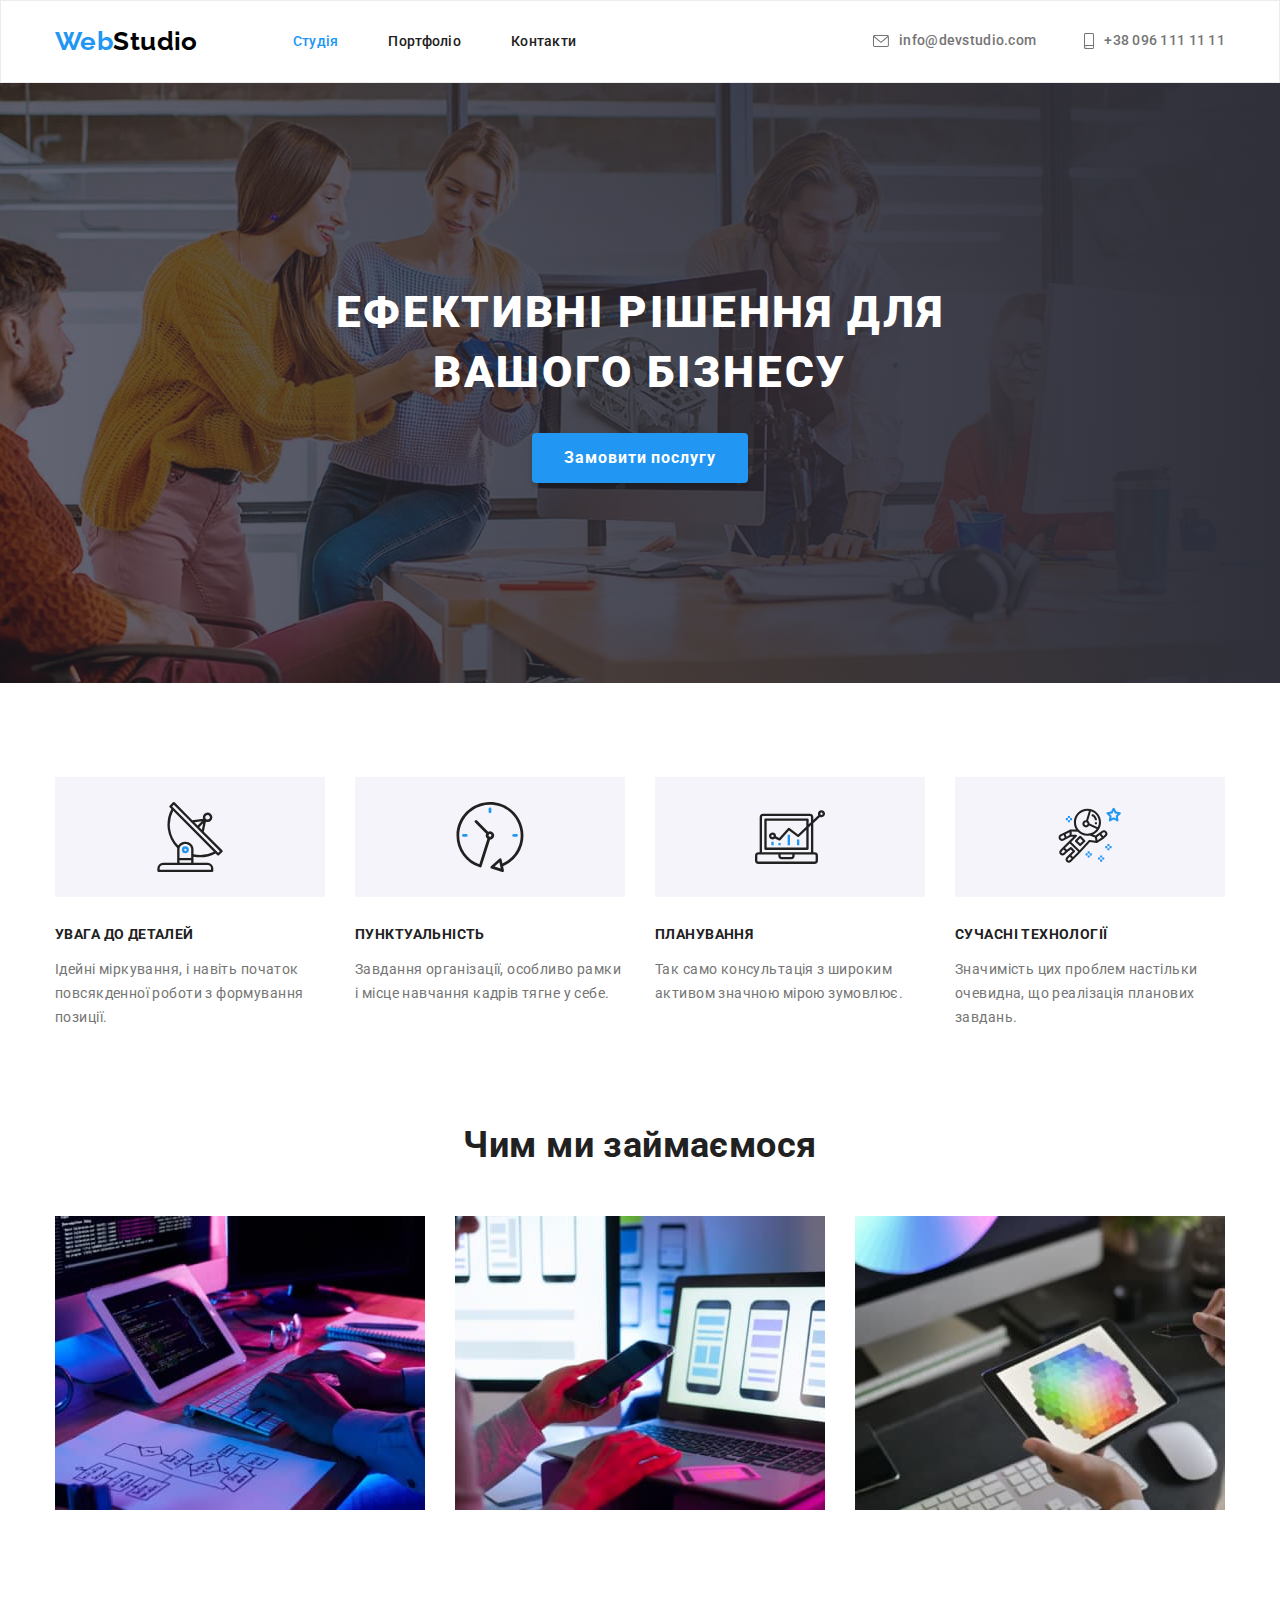
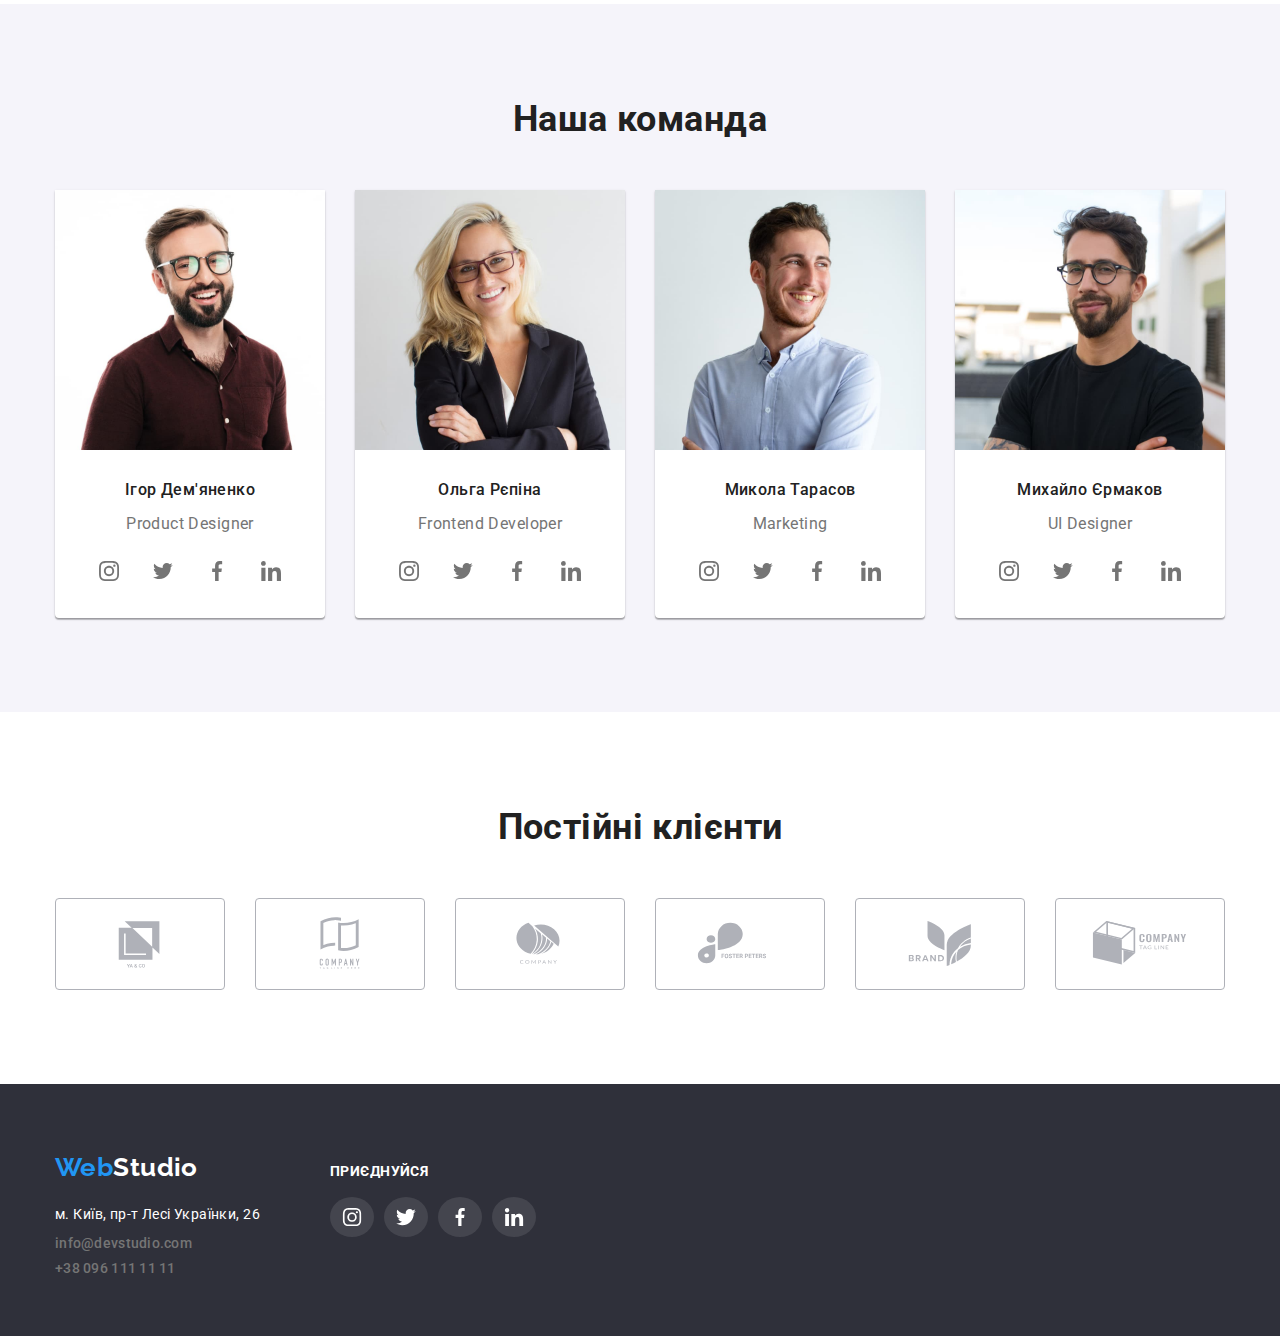
==== commit dfad6fab: "hero" ====
--- a/index.html
+++ b/index.html
@@ -299,43 +299,46 @@
                 <ul class="clients-box">
                     <li class="clients">
                         <a href="" class="clients-icon-box">
-                            <svg class="clients-icon">
-                                <use width='106' height='60' href="./images/icons.svg#icon-logo1"></use>
-                            </svg>
-                        </a>
-                    </li>
-                    <li class="clients">
-                        <a href="">
-                            <svg>
-                                <use width='106' height='60' href="./images/icons.svg#icon-logo2"></use>
-                            </svg>
-                        </a>
-                    </li>
-                    <li class="clients">
-                        <a href="">
-                            <svg>
-                                <use width='106' height='60' href="./images/icons.svg#icon-logo3"></use>
+                            <svg width='106' height='60' class="clients-icon">
+                                <use href="./images/icons.svg#icon-logo1"></use>
+                            </svg>
+                        </a>
+                            
+                        
+                        
+                    </li>
+                    <li class="clients">
+                        <a href="" class="clients-icon-box">
+                            <svg width='106' height='60' class="clients-icon">
+                                <use href="./images/icons.svg#icon-logo2"></use>
+                            </svg>
+                        </a>
+                    </li>
+                    <li class="clients">
+                        <a href="" class="clients-icon-box">
+                            <svg width='106' height='60' class="clients-icon">
+                                <use href="./images/icons.svg#icon-logo3"></use>
                             </svg>
                         </a>
                     </li> 
                     <li class="clients">
-                        <a href="">
-                            <svg>
-                                <use width='106' height='60' href="./images/icons.svg#icon-logo4"></use>
+                        <a href="" class="clients-icon-box">
+                            <svg width='106' height='60' class="clients-icon">
+                                <use href="./images/icons.svg#icon-logo4"></use>
                             </svg>
                         </a>
                     </li> 
                     <li class="clients">
-                        <a href="">
-                            <svg>
-                                <use width='106' height='60' href="./images/icons.svg#icon-logo5"></use>
+                        <a href="" class="clients-icon-box">
+                            <svg width='106' height='60' class="clients-icon">
+                                <use href="./images/icons.svg#icon-logo5"></use>
                             </svg>
                         </a>
                     </li> 
                     <li class="clients">
-                        <a href="">
-                            <svg>
-                                <use width='106' height='60' href="./images/icons.svg#icon-logo6"></use>
+                        <a href="" class="clients-icon-box">
+                            <svg width='106' height='60' class="clients-icon">
+                                <use href="./images/icons.svg#icon-logo6"></use>
                             </svg>
                         </a>
                     </li> 
--- a/css/styles.css
+++ b/css/styles.css
@@ -57,10 +57,10 @@
 }
 
 .link {
-   text-decoration: none;  
+  text-decoration: none;  
 }
 ul {
-    list-style: none;
+  list-style: none;
 }
 
 .logo {
@@ -196,11 +196,12 @@
   margin-left: auto;
   margin-right: auto;
   background-color: #C4C4C4;
-  /* background-image: linear-gradient(
-    rgba(47, 48, 58, 0.4)
-    ),
-  url('../images/header.jpg'); */
   background-image: url(../images/header.jpg);
+  background-image: linear-gradient(
+    to right,
+    rgba(47, 48, 58, 0.4),
+    #2F303A),
+    url('../images/header.jpg');
   background-repeat: no-repeat;
   background-position: center;
   background-size: cover;
@@ -417,12 +418,22 @@
   align-items: center;
 }
 
-.clients {
+.clients-icon-box {
   width: 170px;
   height: 92px;
   border: 1px solid #AFB1B8;
-  border-radius: 4px;
-}
+  border-radius: 4px; 
+  display: flex;
+  align-items: center;
+  justify-content: center;
+}
+
+
+.clients-icon-box:hover .clients-icon,
+.clients-icon-box:focus .clients-icon {
+  fill: var(--secondary-text-color-theme-light);
+}
+
 
 
 .clients:not(:last-child) {
@@ -435,6 +446,7 @@
   align-items: center;
   justify-content: center;
 }
+
 
 
 
@@ -454,9 +466,7 @@
   padding-bottom: 60px;
 } 
 
-.footer-sociale-page-box {
-  border: ;
-}
+
 
 .footer-sociale-list {
   padding-top: 79px;
@@ -622,11 +632,14 @@
 line-height: 2;
 letter-spacing: 0.06em;
 margin-bottom: 4px;
-}
-
-/* .text-container {
-  margin: 15px;
-} */
+color: var(--secondary-text-color); 
+}
+
+.text-container-title {
+  text-decoration: none;
+}
+
+
 
 .tagline {
 font-size: 16px;
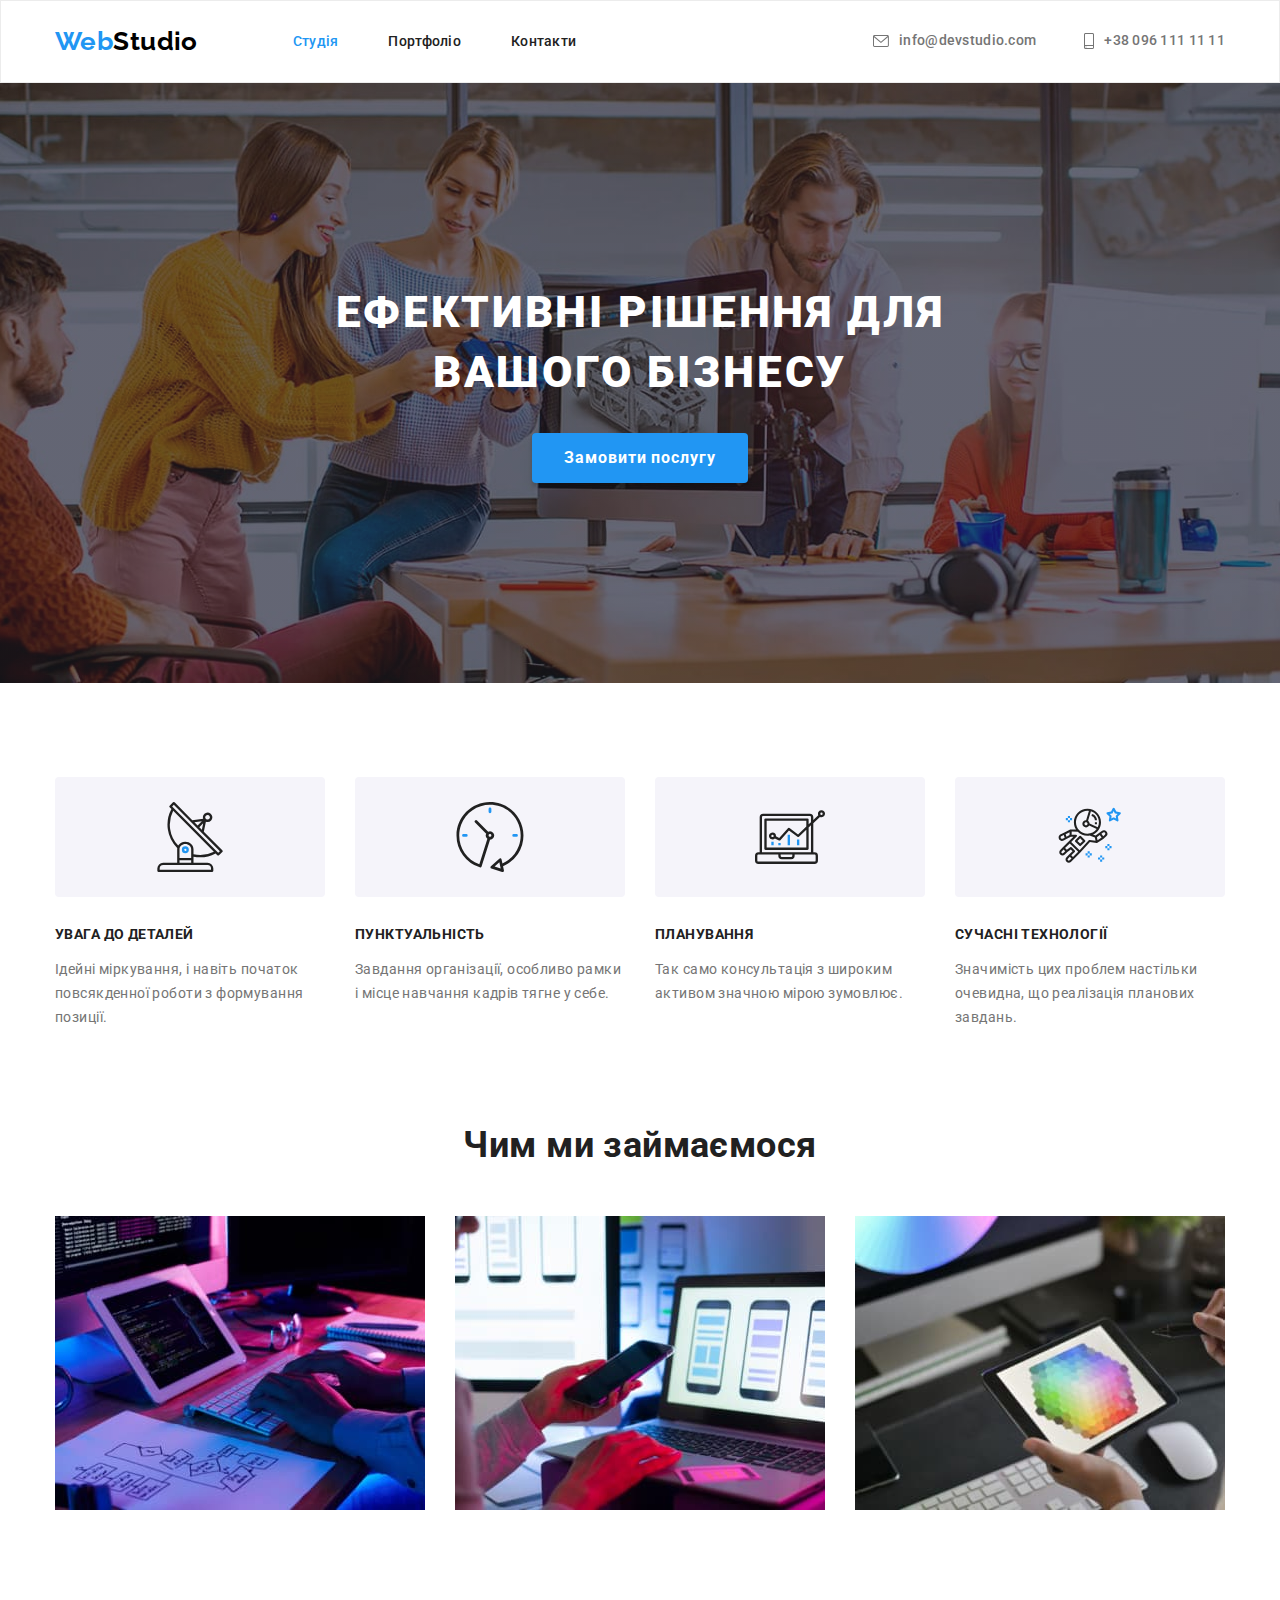
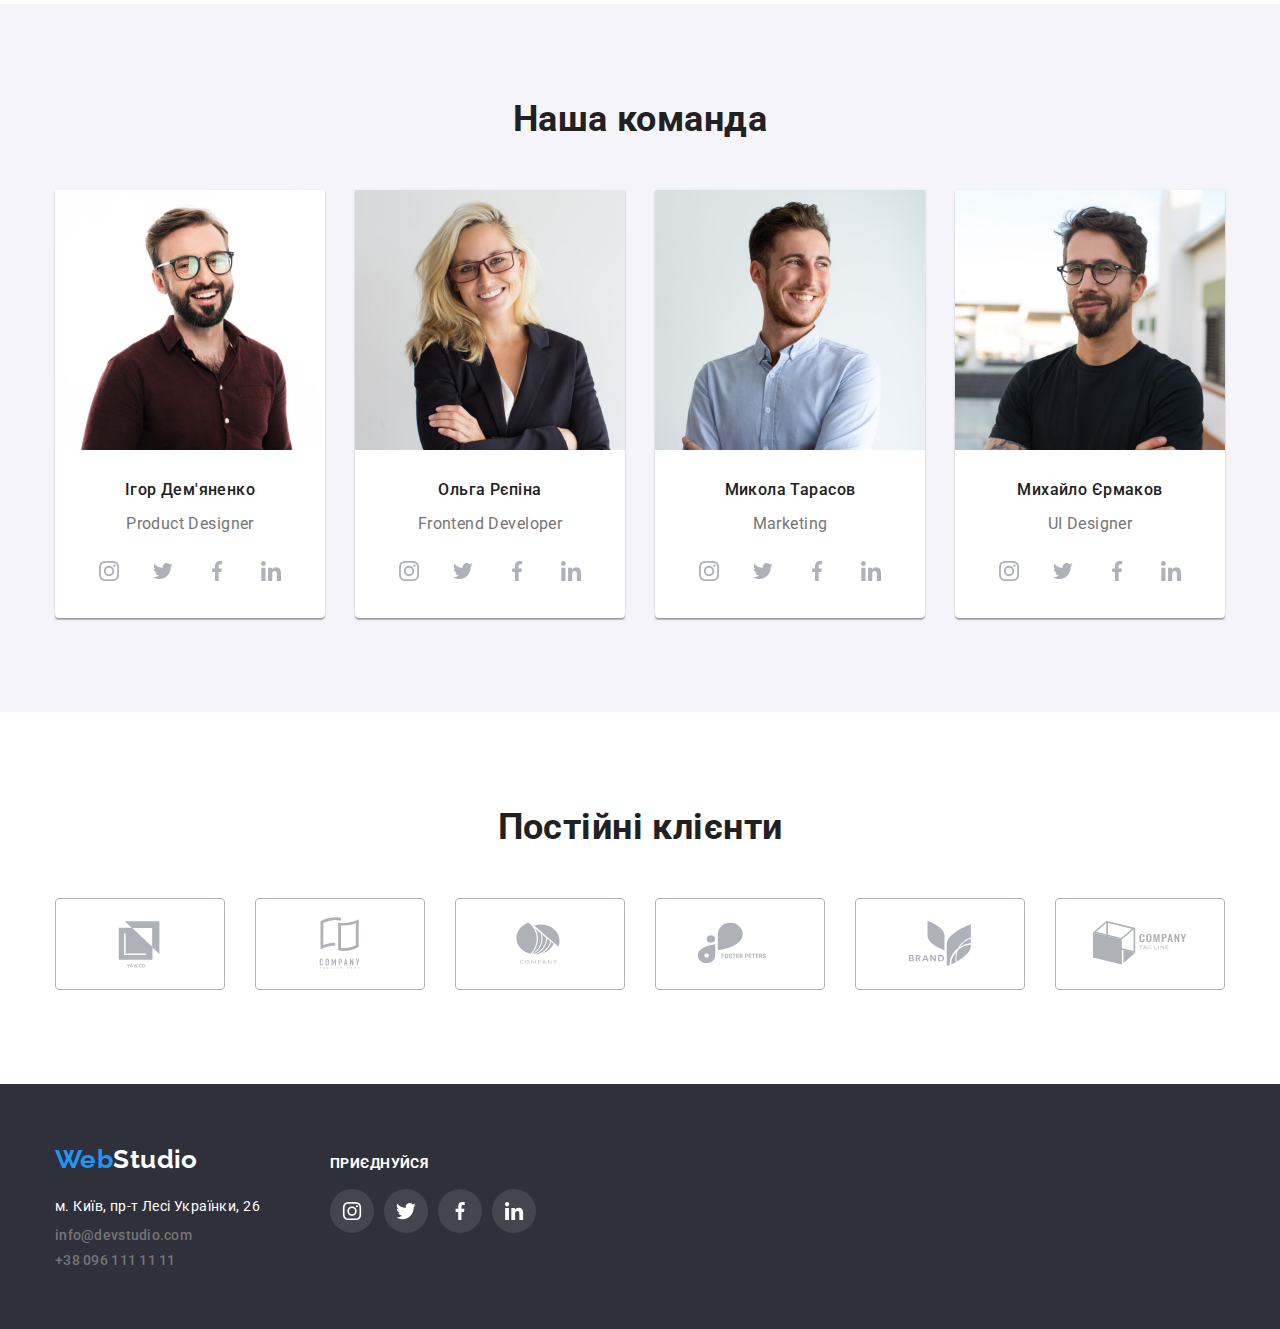
==== commit ae5ed099: "Підвал сторінки" ====
--- a/index.html
+++ b/index.html
@@ -148,7 +148,7 @@
                         <ul class="social-list">
                             <li class="social-list-item">
                                 <a href="" class="social-list-link">
-                                    <svg aria-label="іконка інстаграм" class="social-list-icon">
+                                    <svg aria-label="іконка інстаграм" width='20' height='20' class="social-list-icon">
                                       <use href="./images/icons.svg#icon-instagram"></use>
                                     </svg>
                                 </a>
@@ -156,21 +156,21 @@
                             </li>
                             <li>
                                 <a href="" class="social-list-link">
-                                    <svg aria-label="іконка твіттер" class="social-list-icon">
+                                    <svg aria-label="іконка твіттер" width='20' height='20' class="social-list-icon">
                                       <use href="./images/icons.svg#icon-twitter"></use>
                                     </svg>
                                 </a>
                             </li>
                             <li>
                                 <a href="" class="social-list-link">
-                                    <svg aria-label="іконка феусбук" class="social-list-icon">
+                                    <svg aria-label="іконка феусбук" width='20' height='20' class="social-list-icon">
                                       <use href="./images/icons.svg#icon-facebook"></use>
                                     </svg>
                                 </a>
                             </li>
                             <li>
                                 <a href="" class="social-list-link">
-                                    <svg aria-label="іконка лінкедин" class="social-list-icon">
+                                    <svg aria-label="іконка лінкедин" width='20' height='20' class="social-list-icon">
                                       <use href="./images/icons.svg#icon-linkedin"></use>
                                     </svg>
                                 </a>
@@ -185,7 +185,7 @@
                         <ul class="social-list">
                             <li class="social-list-item">
                                 <a href="" class="social-list-link">
-                                    <svg aria-label="іконка інстаграм" class="social-list-icon">
+                                    <svg aria-label="іконка інстаграм" width='20' height='20' class="social-list-icon">
                                       <use href="./images/icons.svg#icon-instagram"></use>
                                     </svg>
                                 </a>
@@ -193,21 +193,21 @@
                             </li>
                             <li>
                                 <a href="" class="social-list-link">
-                                    <svg aria-label="іконка твіттер" class="social-list-icon">
+                                    <svg aria-label="іконка твіттер" width='20' height='20' class="social-list-icon">
                                       <use href="./images/icons.svg#icon-twitter"></use>
                                     </svg>
                                 </a>
                             </li>
                             <li>
                                 <a href="" class="social-list-link">
-                                    <svg aria-label="іконка феусбук" class="social-list-icon">
+                                    <svg aria-label="іконка феусбук" width='20' height='20' class="social-list-icon">
                                       <use href="./images/icons.svg#icon-facebook"></use>
                                     </svg>
                                 </a>
                             </li>
                             <li>
                                 <a href="" class="social-list-link">
-                                    <svg aria-label="іконка лінкедин" class="social-list-icon">
+                                    <svg aria-label="іконка лінкедин" width='20' height='20' class="social-list-icon">
                                       <use href="./images/icons.svg#icon-linkedin"></use>
                                     </svg>
                                 </a>
@@ -222,7 +222,7 @@
                         <ul class="social-list">
                             <li class="social-list-item">
                                 <a href="" class="social-list-link">
-                                    <svg aria-label="іконка інстаграм" class="social-list-icon">
+                                    <svg aria-label="іконка інстаграм" width='20' height='20' class="social-list-icon">
                                       <use href="./images/icons.svg#icon-instagram"></use>
                                     </svg>
                                 </a>
@@ -230,21 +230,21 @@
                             </li>
                             <li>
                                 <a href="" class="social-list-link">
-                                    <svg aria-label="іконка твіттер" class="social-list-icon">
+                                    <svg aria-label="іконка твіттер" width='20' height='20' class="social-list-icon">
                                       <use href="./images/icons.svg#icon-twitter"></use>
                                     </svg>
                                 </a>
                             </li>
                             <li>
                                 <a href="" class="social-list-link">
-                                    <svg aria-label="іконка феусбук" class="social-list-icon">
+                                    <svg aria-label="іконка феусбук" width='20' height='20' class="social-list-icon">
                                       <use href="./images/icons.svg#icon-facebook"></use>
                                     </svg>
                                 </a>
                             </li>
                             <li>
                                 <a href="" class="social-list-link">
-                                    <svg aria-label="іконка лінкедин" class="social-list-icon">
+                                    <svg aria-label="іконка лінкедин" width='20' height='20' class="social-list-icon">
                                       <use href="./images/icons.svg#icon-linkedin"></use>
                                     </svg>
                                 </a>
@@ -259,7 +259,7 @@
                         <ul class="social-list">
                             <li class="social-list-item">
                                 <a href="" class="social-list-link">
-                                    <svg aria-label="іконка інстаграм" class="social-list-icon">
+                                    <svg aria-label="іконка інстаграм" width='20' height='20' class="social-list-icon">
                                       <use href="./images/icons.svg#icon-instagram"></use>
                                     </svg>
                                 </a>
@@ -267,21 +267,21 @@
                             </li>
                             <li>
                                 <a href="" class="social-list-link">
-                                    <svg aria-label="іконка твіттер" class="social-list-icon">
+                                    <svg aria-label="іконка твіттер" width='20' height='20' class="social-list-icon">
                                       <use href="./images/icons.svg#icon-twitter"></use>
                                     </svg>
                                 </a>
                             </li>
                             <li>
                                 <a href="" class="social-list-link">
-                                    <svg aria-label="іконка феусбук" class="social-list-icon">
+                                    <svg aria-label="іконка феусбук" width='20' height='20' class="social-list-icon">
                                       <use href="./images/icons.svg#icon-facebook"></use>
                                     </svg>
                                 </a>
                             </li>
                             <li>
                                 <a href="" class="social-list-link">
-                                    <svg aria-label="іконка лінкедин" class="social-list-icon">
+                                    <svg aria-label="іконка лінкедин" width='20' height='20' class="social-list-icon">
                                       <use href="./images/icons.svg#icon-linkedin"></use>
                                     </svg>
                                 </a>
--- a/css/styles.css
+++ b/css/styles.css
@@ -195,13 +195,12 @@
   height: 600px;
   margin-left: auto;
   margin-right: auto;
-  background-color: #C4C4C4;
-  background-image: url(../images/header.jpg);
+  background-color: #C4C4C4; 
   background-image: linear-gradient(
     to right,
     rgba(47, 48, 58, 0.4),
-    #2F303A),
-    url('../images/header.jpg');
+    rgba(47, 48, 58, 0.4)),
+    url('../images/hero.jpg');
   background-repeat: no-repeat;
   background-position: center;
   background-size: cover;
@@ -258,18 +257,19 @@
   width: 70px;
   height: 70px; 
   fill: var(--secondary-text-color);
-  margin: 25px 100px;
 }
 
 .about-title-icon-fon {
-  width: 270px;
   height: 120px;
   margin-bottom: 30px;
-}
-
-.about-title-icon-fon {
   background-color: var(--third-color);
-}
+  border-radius: 4px;
+  display: flex; 
+  justify-content: center; 
+  align-items: center; 
+}
+
+
 
 .visually-hidden {
   position: absolute;
@@ -363,9 +363,7 @@
 
 
 .social-list-icon {
-  width: 20px;
-  height: 20px;
-  fill: var(--primary-text-color-theme-light)
+  fill: var(--icon-color)
 }
 
 .social-list {
@@ -426,12 +424,14 @@
   display: flex;
   align-items: center;
   justify-content: center;
-}
-
-
-.clients-icon-box:hover .clients-icon,
-.clients-icon-box:focus .clients-icon {
+  fill: var(--icon-color);
+}
+
+
+.clients-icon-box:hover,
+.clients-icon-box:focus {
   fill: var(--secondary-text-color-theme-light);
+  border-color: var(--secondary-text-color-theme-light);
 }
 
 
@@ -441,7 +441,6 @@
 }
 
 .clients-icon {
-  fill: var(--icon-color);
   display: flex;
   align-items: center;
   justify-content: center;
@@ -461,17 +460,13 @@
   background-color: var(--accent-color);
 }
 
-.footer-page-box {
-  padding-top: 60px;
-  padding-bottom: 60px;
-} 
-
-
-
+
+
+/* 
 .footer-sociale-list {
   padding-top: 79px;
   padding-bottom: 100px;
-}
+} */
 
 .address {
   font-style: normal;
@@ -491,8 +486,8 @@
 
 .footer-conteiner {
   background-color: var(--accent-color);
-  height: 252px;
   padding-bottom: 60px;
+  padding-top: 60px;
 }
 
 
@@ -507,7 +502,7 @@
   margin-bottom: 9px;
 }
 
-.footer-sociale-list {
+.footer-sociale-page-box {
   margin-left: 70px;
 }
 
@@ -545,7 +540,7 @@
   align-items: center;
   justify-content: center;
   width: 44px;
-  height: 40px;
+  height: 44px;
   border-radius: 50%;
   background-color: rgba(255, 255, 255, 0.1);
 }
@@ -576,6 +571,8 @@
 .btn:hover {
   color: var(--primary-text-color);
   background-color: var(--secondary-text-color-theme-light);
+  box-shadow: 0px 3px 1px rgba(0, 0, 0, 0.1), 0px 1px 2px rgba(0, 0, 0, 0.08), 0px 2px 2px rgba(0, 0, 0, 0.12);
+  border-radius: 4px;
 }
 
 .btn-button {
@@ -595,6 +592,9 @@
  padding: 24px;
 }
 
+.picture {
+  max-width: 100%;
+}
 
 
 
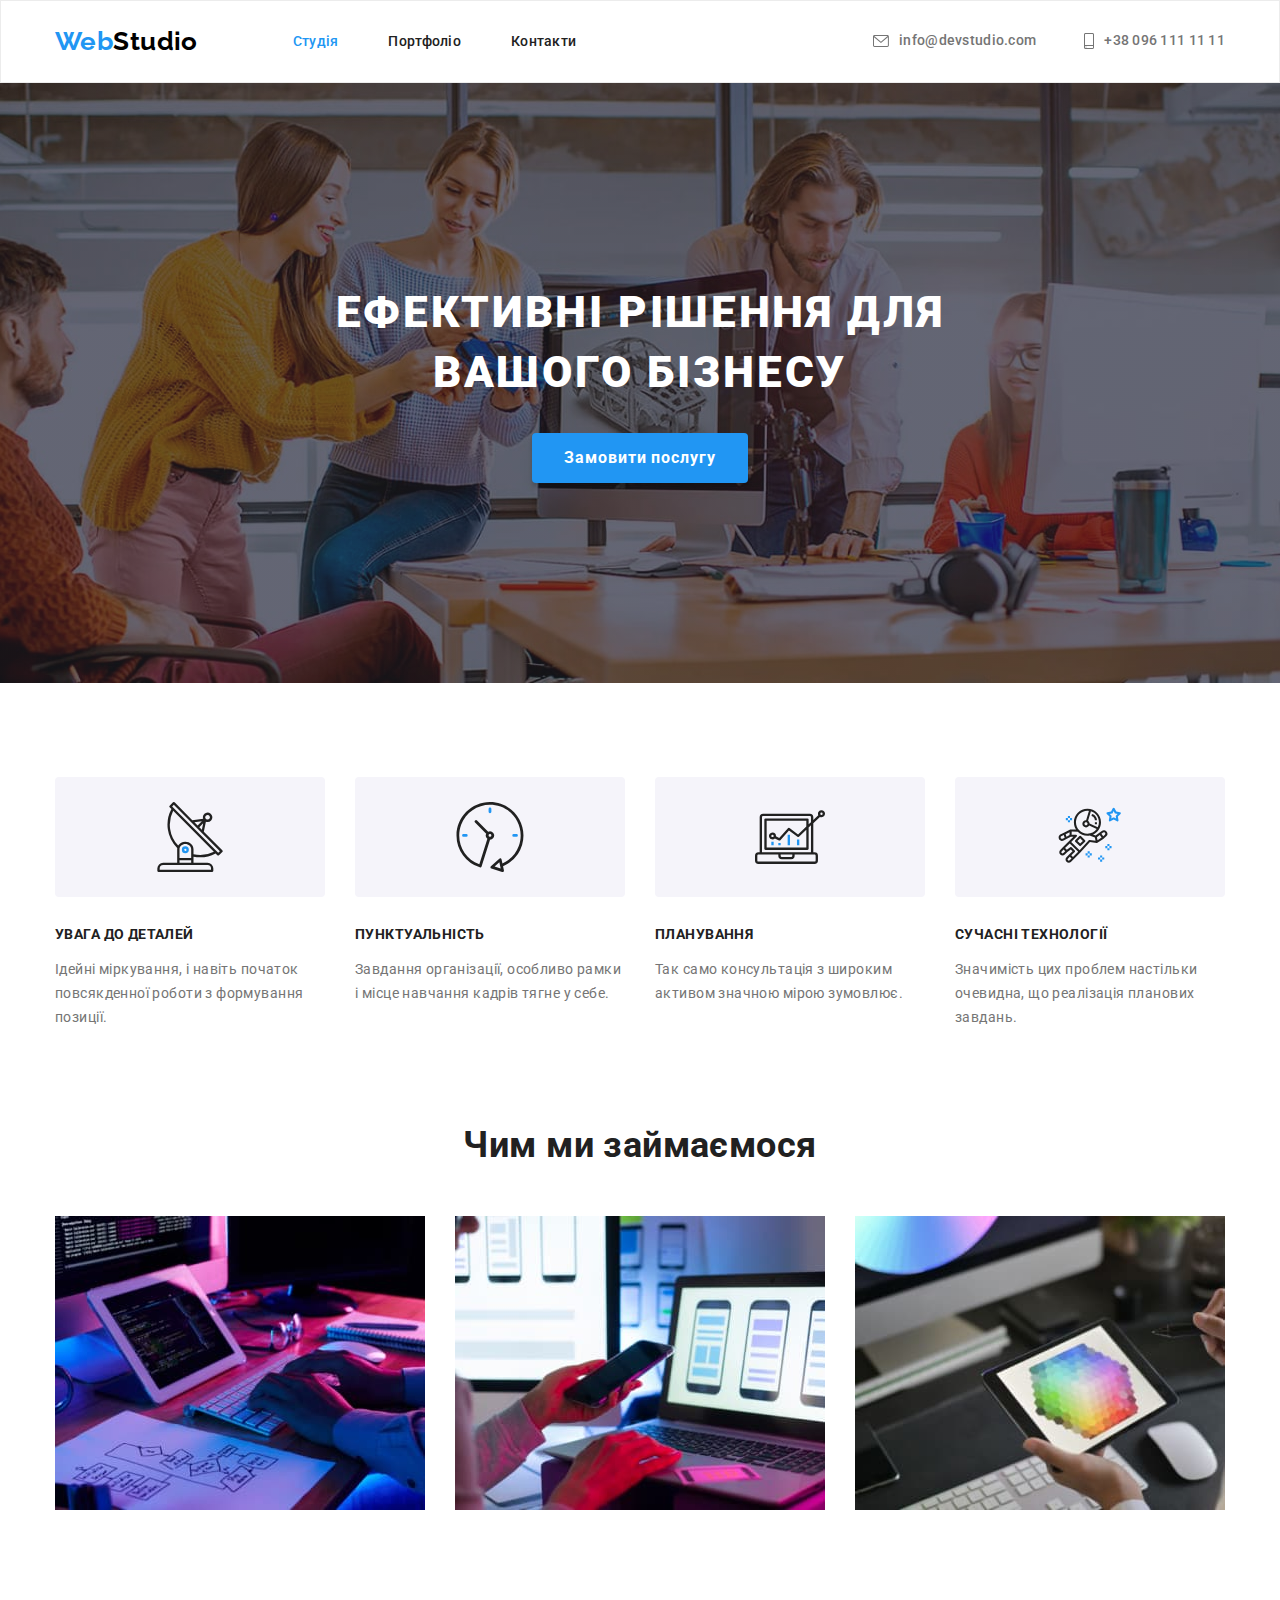
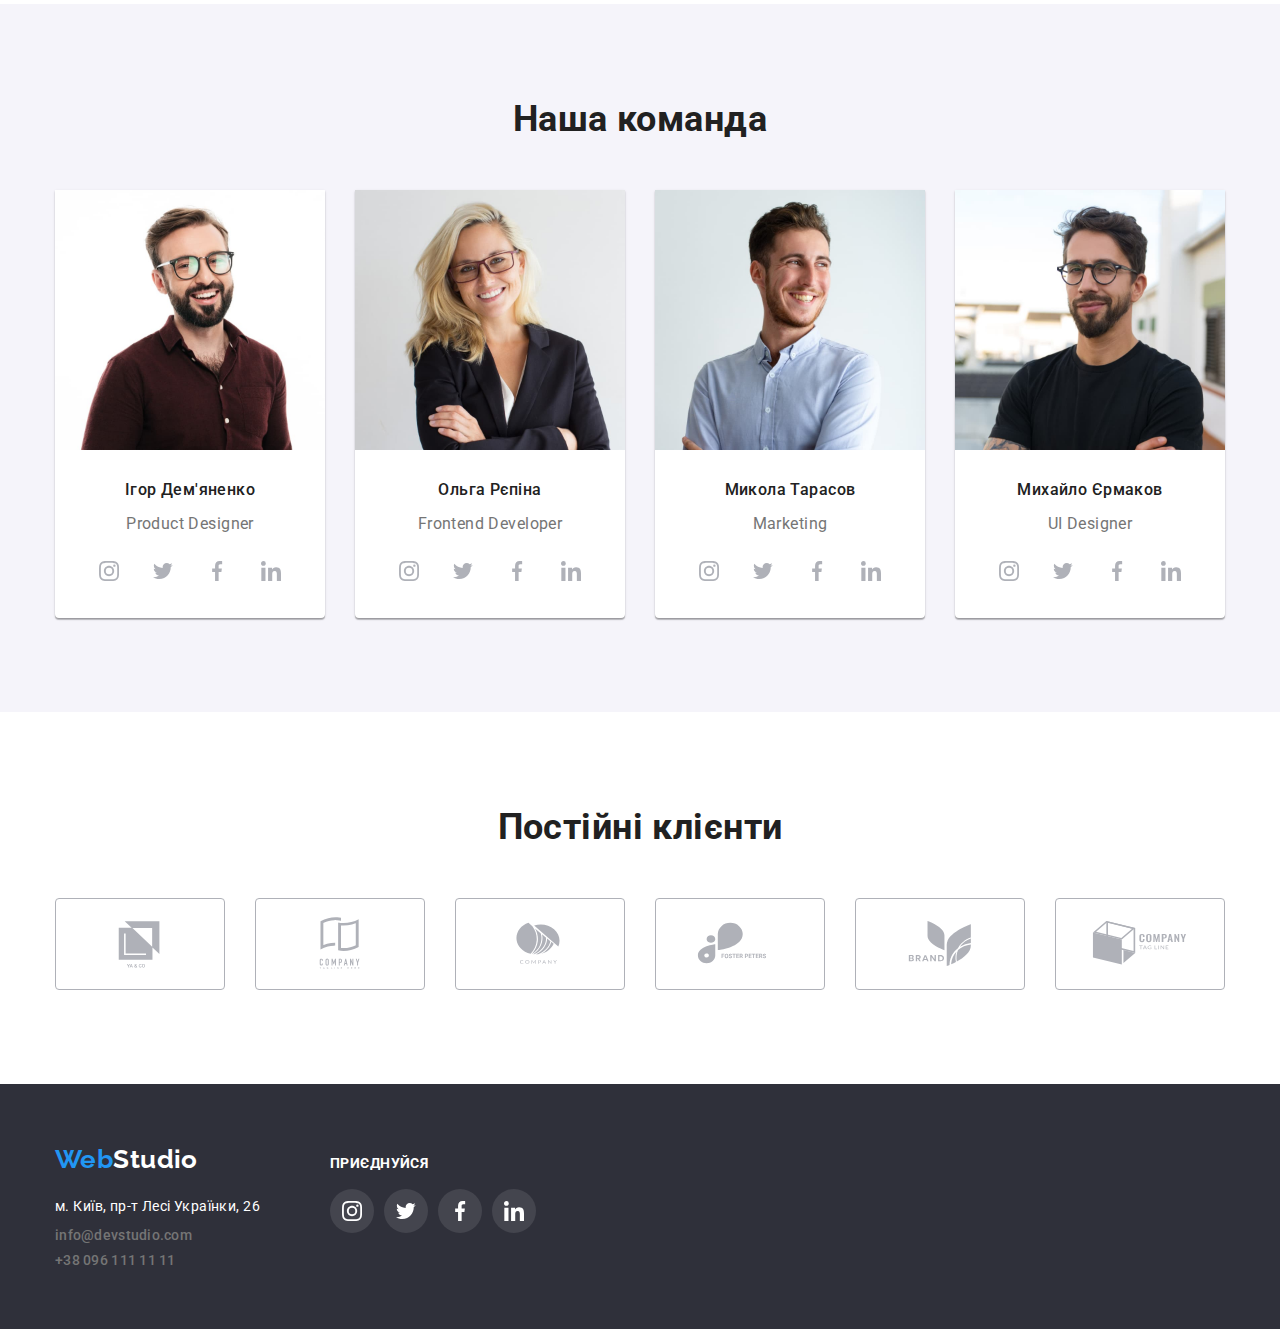
==== commit bdb2953b: "футер" ====
--- a/index.html
+++ b/index.html
@@ -380,28 +380,28 @@
                     <ul class="social-list-footer">
                         <li>
                             <a href="" class="social-list-link-footer">
-                                <svg aria-label="іконка інстаграм" class="social-list-icon-footer">
+                                <svg aria-label="іконка інстаграм" width='20' height='20' class="social-list-icon-footer">
                                   <use href="./images/icons.svg#icon-instagram"></use>
                                 </svg>
                             </a> 
                         </li>
                         <li>
                             <a href="" class="social-list-link-footer">
-                                <svg aria-label="іконка твіттер" class="social-list-icon-footer">
+                                <svg aria-label="іконка твіттер" width='20' height='20' class="social-list-icon-footer">
                                   <use href="./images/icons.svg#icon-twitter"></use>
                                 </svg>
                             </a>
                         </li>
                         <li>
                             <a href="" class="social-list-link-footer">
-                                <svg aria-label="іконка феусбук" class="social-list-icon-footer">
+                                <svg aria-label="іконка феусбук" width='20' height='20' class="social-list-icon-footer">
                                   <use href="./images/icons.svg#icon-facebook"></use>
                                 </svg>
                             </a>
                         </li>
                         <li>
                             <a href="" class="social-list-link-footer">
-                                <svg aria-label="іконка лінкедин" class="social-list-icon-footer">
+                                <svg aria-label="іконка лінкедин" width='20' height='20' class="social-list-icon-footer">
                                   <use href="./images/icons.svg#icon-linkedin"></use>
                                 </svg>
                             </a>
--- a/css/styles.css
+++ b/css/styles.css
@@ -524,8 +524,6 @@
 
 
 .social-list-icon-footer {
-  width: 20px;
-  height: 18.25px;
   fill: var(--primary-text-color);
 }
 
